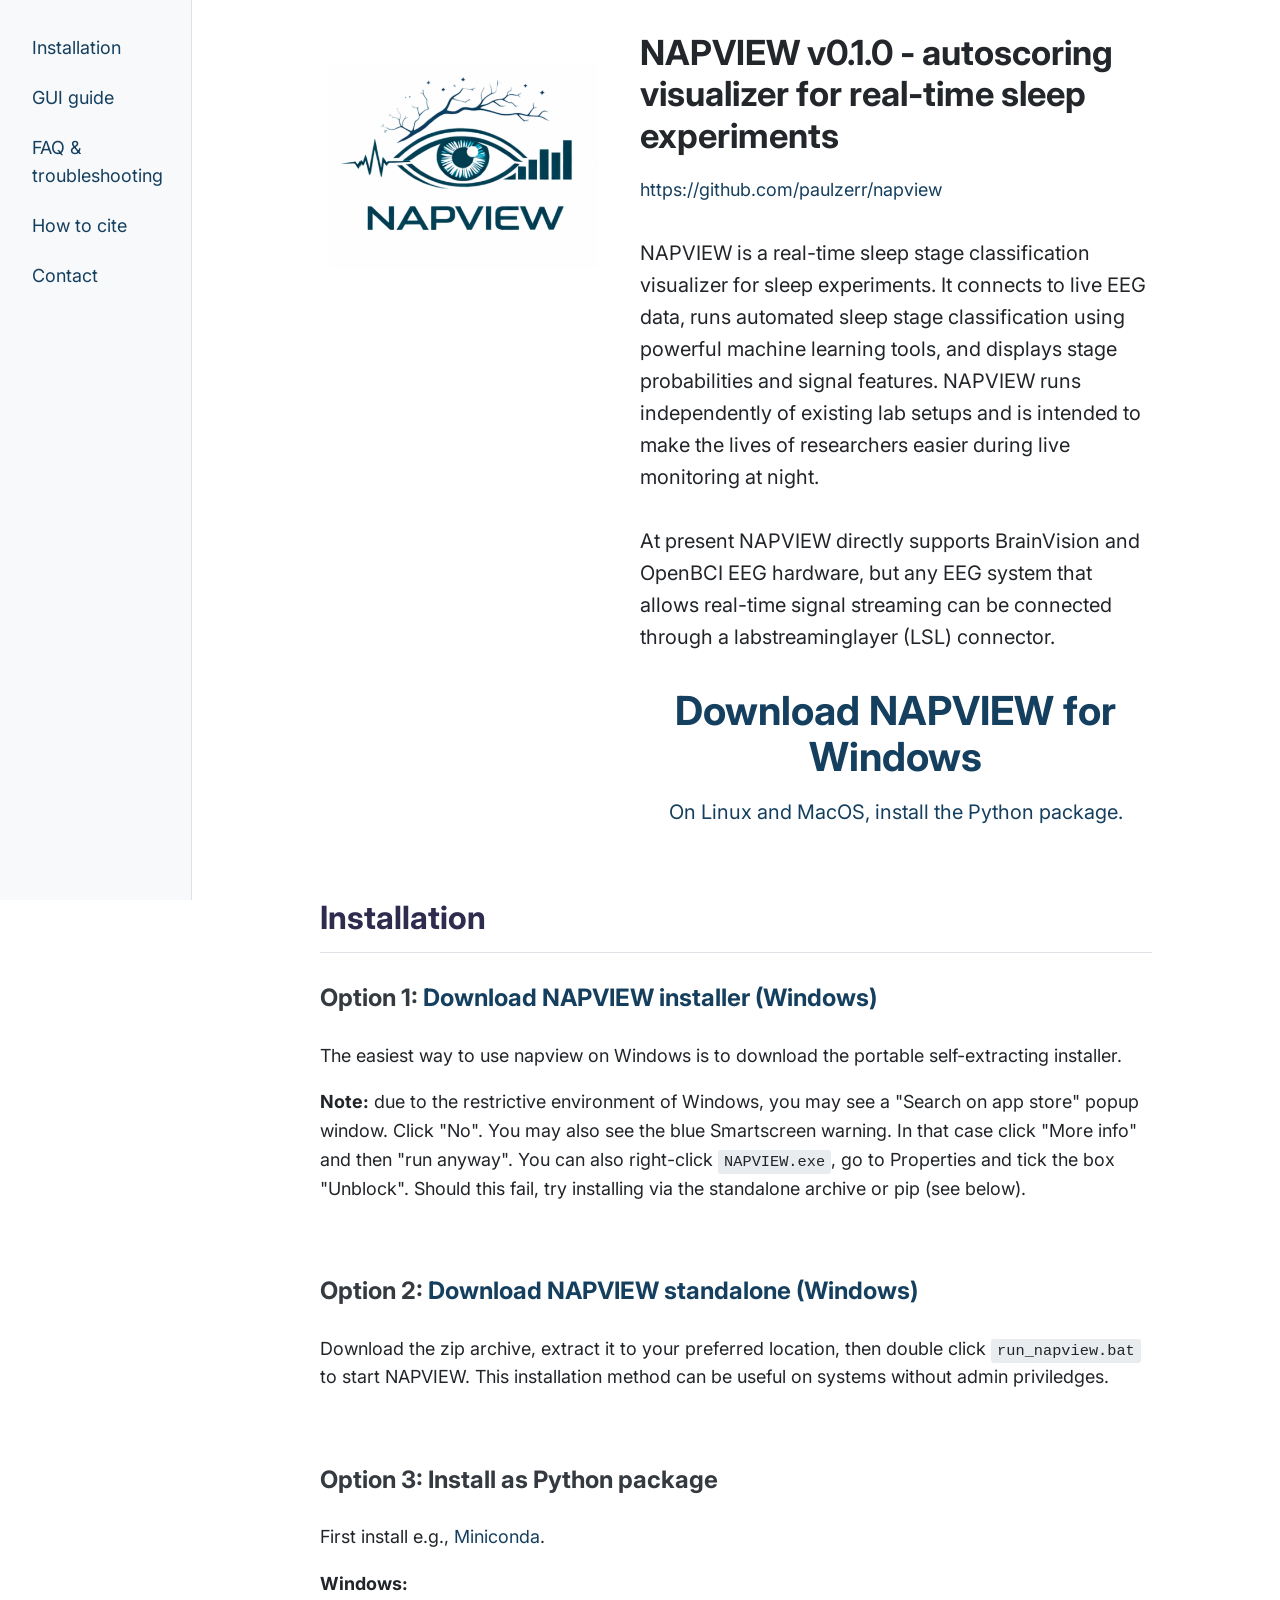
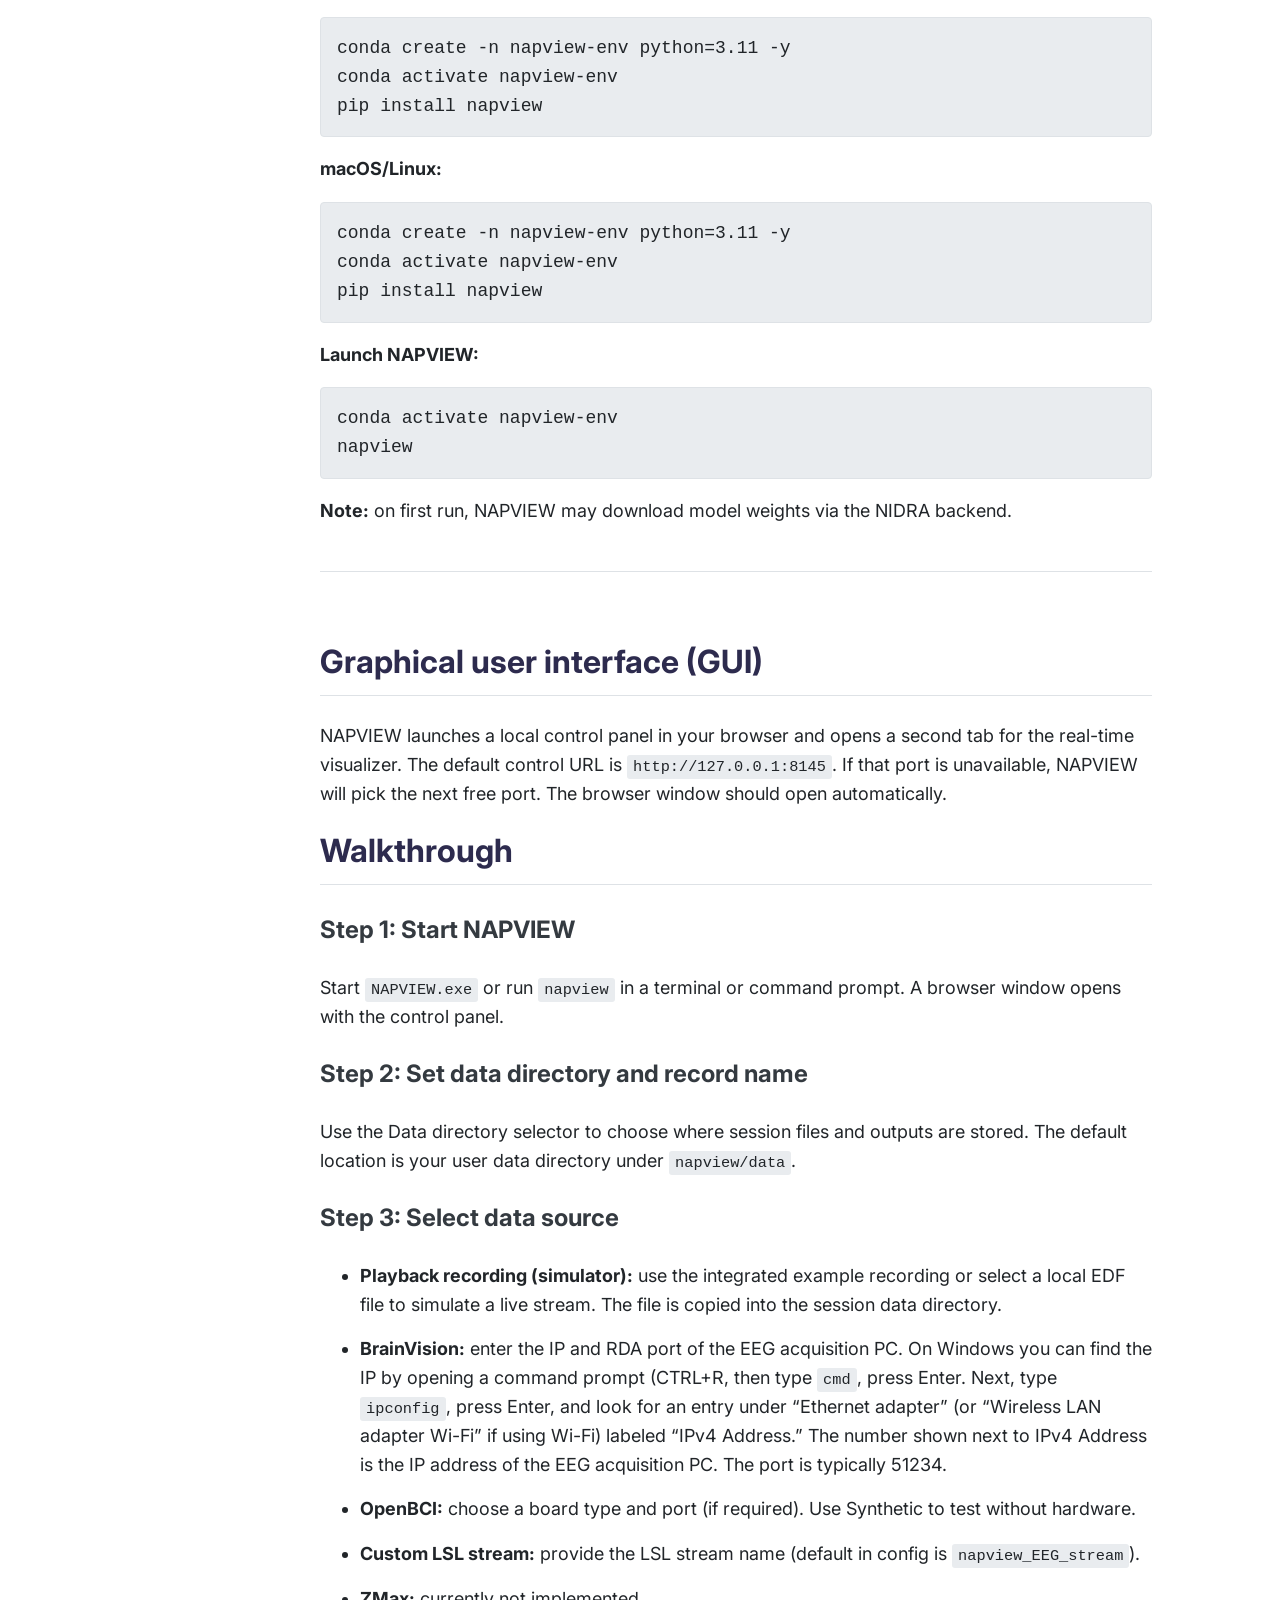
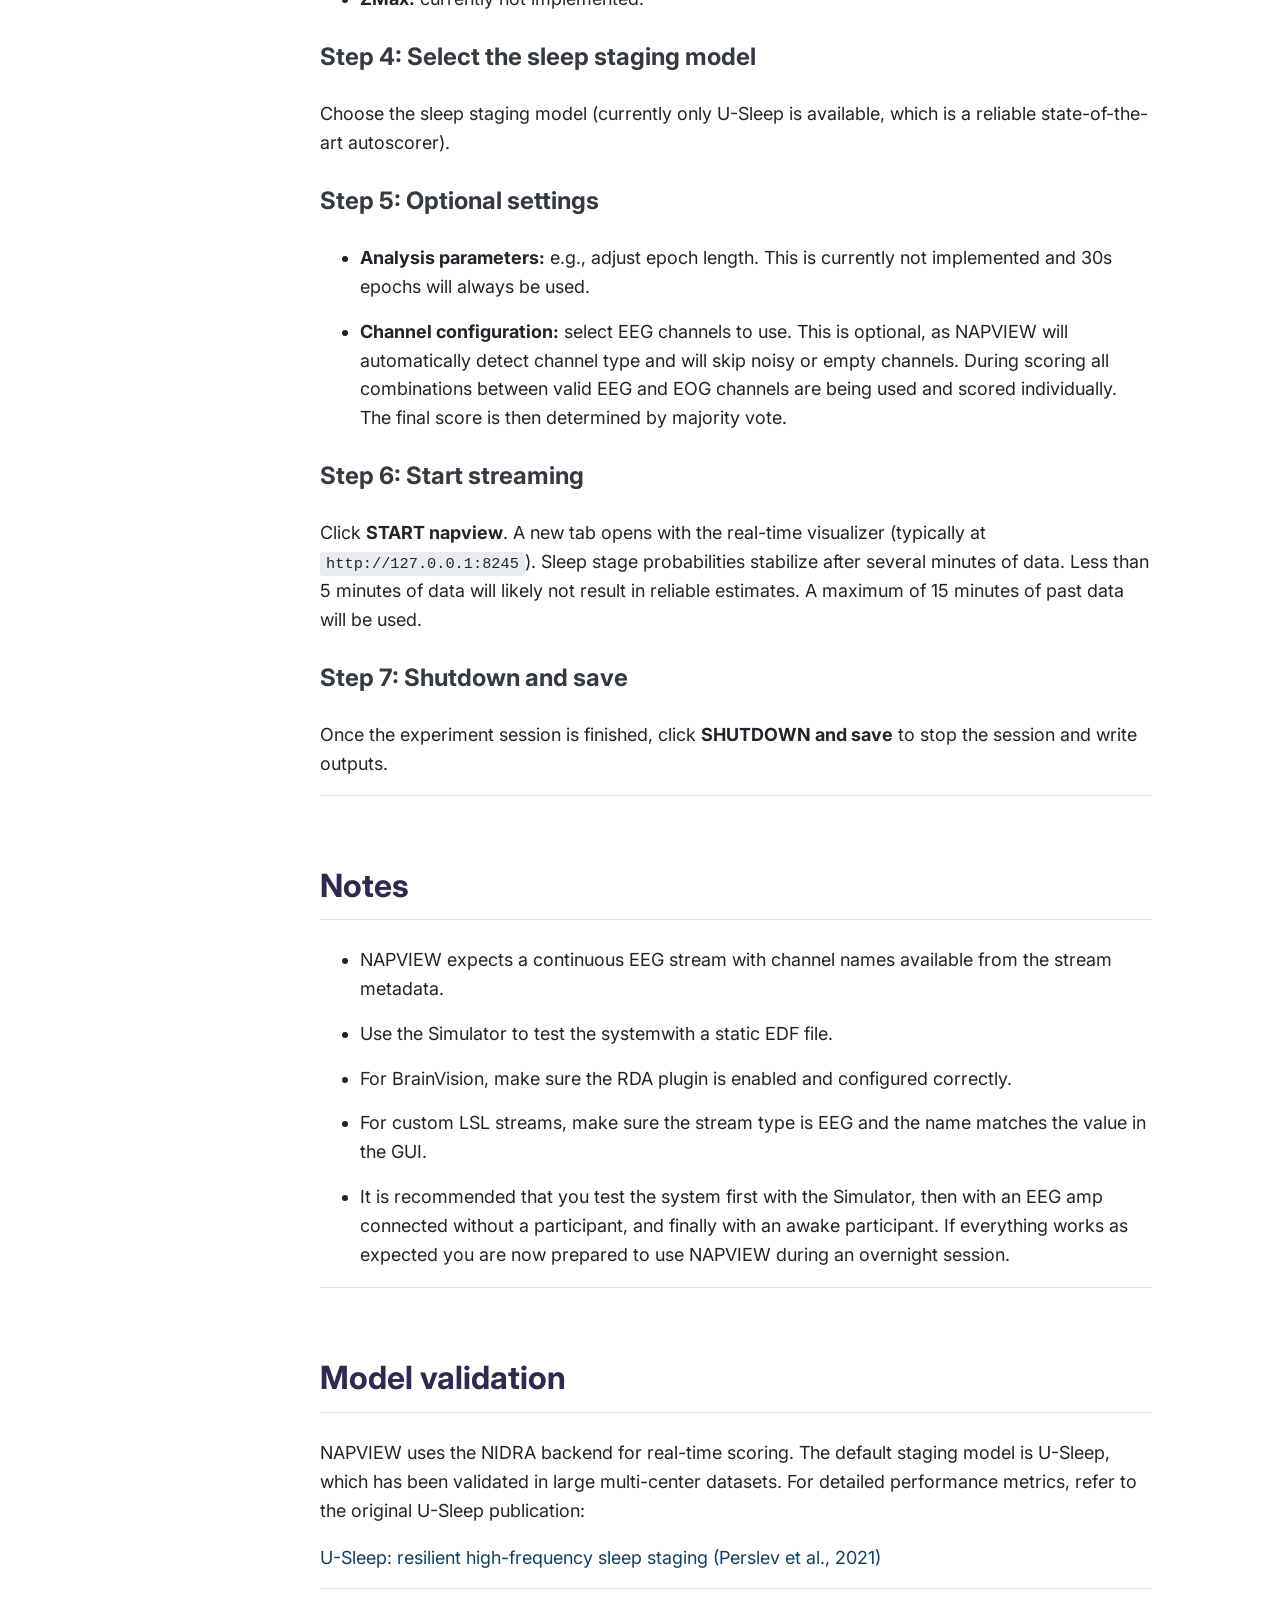
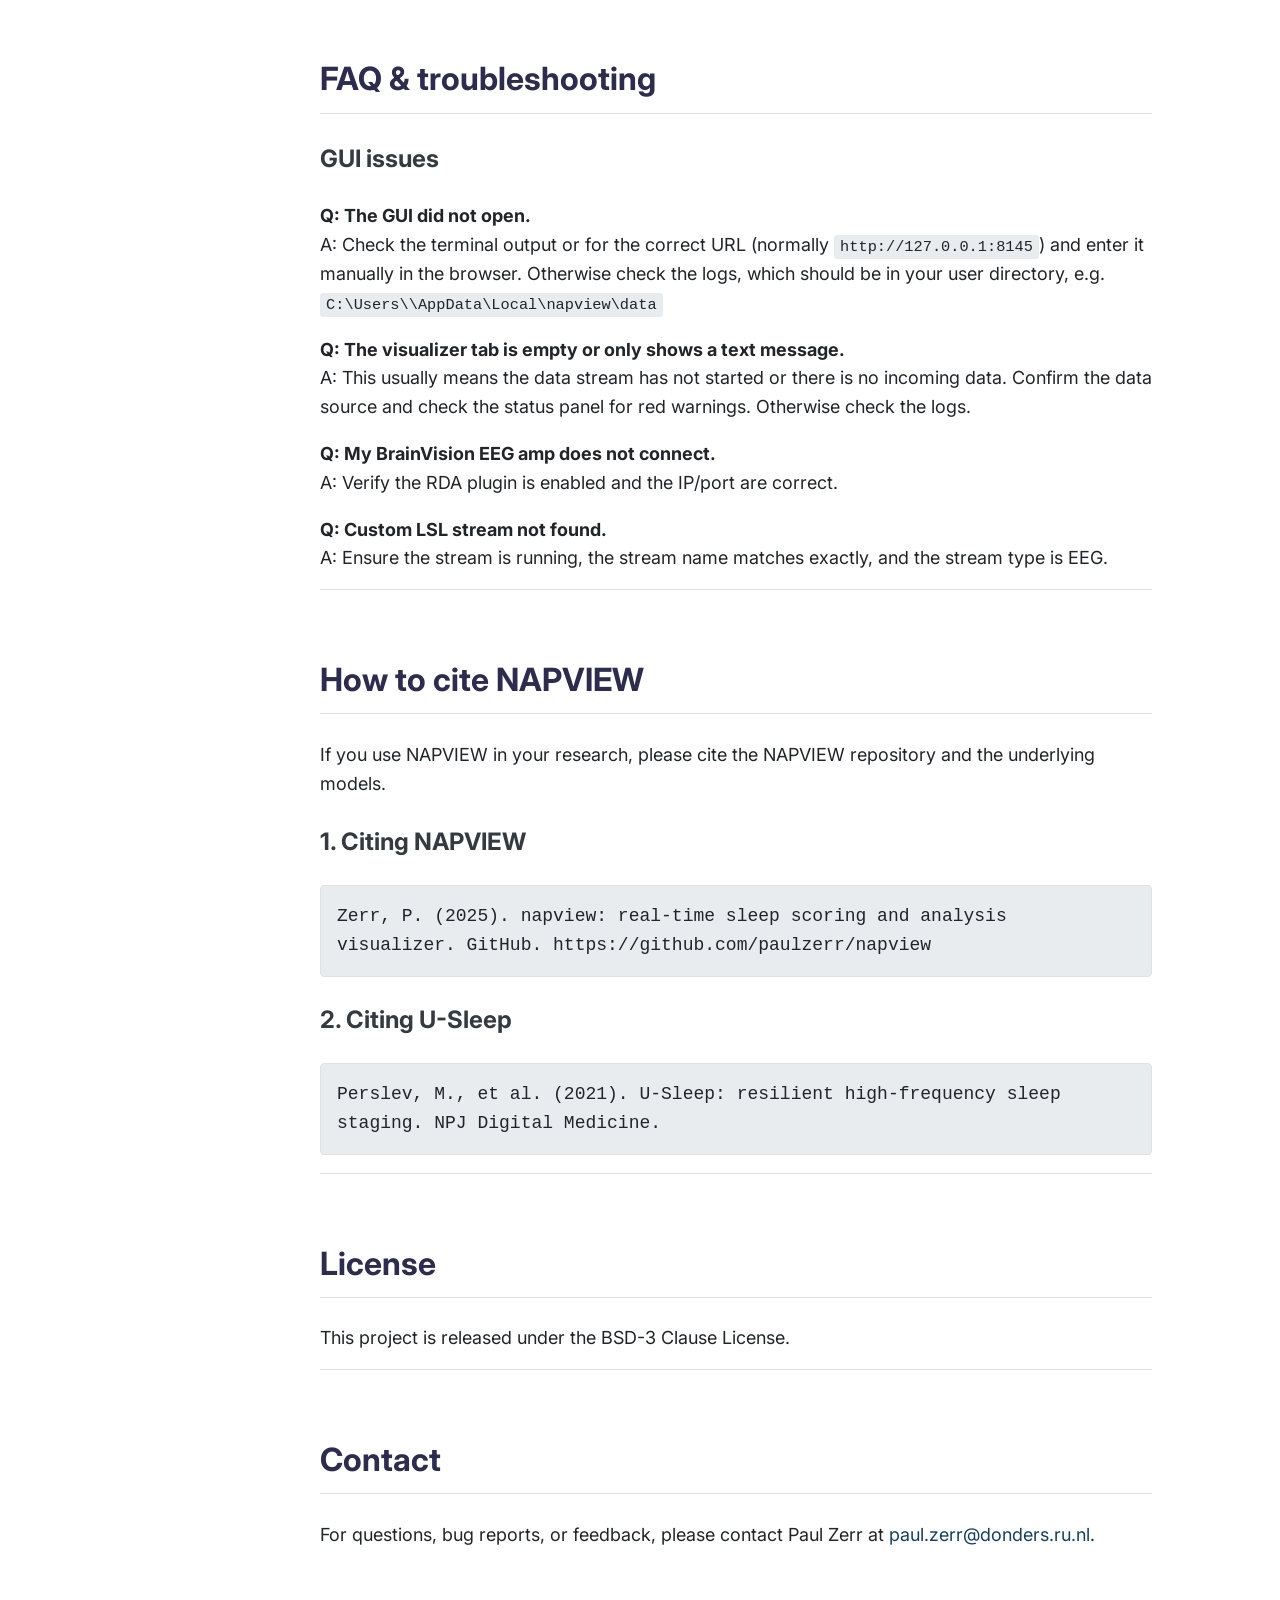
==== index.html @ bec48d1a "changed pathing for deployment" ====
<!DOCTYPE html>
<html lang="en">
<head>
    <meta charset="UTF-8">
    <meta name="viewport" content="width=device-width, initial-scale=1.0">
    <title>NAPVIEW manual</title>
    <link rel="stylesheet" href="style.css">
    <link rel="preconnect" href="https://fonts.googleapis.com">
    <link rel="preconnect" href="https://fonts.gstatic.com" crossorigin>
    <link href="https://fonts.googleapis.com/css2?family=Inter:wght@400;600&display=swap" rel="stylesheet">
</head>
<body>
    <nav class="sidebar">
        <ul>
            <li><a href="#installation">Installation</a></li>
            <li><a href="#gui-walkthrough">GUI guide</a></li>
            <li><a href="#faq">FAQ & troubleshooting</a></li>
            <li><a href="#how-to-cite">How to cite</a></li>
            <li><a href="#contact">Contact</a></li>
        </ul>
    </nav>
    <main class="content">
        <section id="introduction" class="intro-hero">
            <div class="intro-container">
                <div class="intro-logo">
                    <img src="../napview/assets/logo.png" alt="NAPVIEW Logo" class="logo">
                </div>
                <div class="intro-copy">
                    <h1>NAPVIEW v0.1.0 - autoscoring visualizer for real-time sleep experiments</h1>
                    <a href="https://github.com/paulzerr/napview" class="intro-link">https://github.com/paulzerr/napview</a>
                    <p>NAPVIEW is a real-time sleep stage classification visualizer for sleep experiments. It connects to live EEG data, runs automated sleep stage classification using powerful machine learning tools, and displays stage probabilities and signal features. NAPVIEW runs independently of existing lab setups and is intended to make the lives of researchers easier during live monitoring at night.
                        <br><br>At present NAPVIEW directly supports BrainVision and OpenBCI EEG hardware, but any EEG system that allows real-time signal streaming can be connected through a labstreaminglayer (LSL) connector.</p>
                    <p class="download-cta"><strong><a href="https://github.com/paulzerr/napview/releases/latest/download/NAPVIEW_installer.exe">Download NAPVIEW for Windows</a></strong></p>
                    <p class="download-note"><a href="#install-with-pip">On Linux and MacOS, install the Python package.</a></p>
                </div>
            </div>
        </section>

        <section id="installation">
            <h2>Installation</h2>
            <h3>Option 1: <a class="install-download-link" href="https://github.com/paulzerr/napview/releases/latest/download/NAPVIEW_installer.exe">Download NAPVIEW installer (Windows)</a></h3>
            <p>The easiest way to use napview on Windows is to download the portable self-extracting installer.</p>
            <p><strong>Note:</strong> due to the restrictive environment of Windows, you may see a "Search on app store" popup window. Click "No". You may also see the blue Smartscreen warning. In that case click "More info" and then "run anyway". You can also right-click <code>NAPVIEW.exe</code>, go to Properties and tick the box "Unblock". Should this fail, try installing via the standalone archive or pip (see below).</p>
            <br>
            <h3>Option 2: <a class="install-download-link" href="https://github.com/paulzerr/napview/releases/latest/download/NAPVIEW_installer.zip">Download NAPVIEW standalone (Windows)</a></h3>
            <p>Download the zip archive, extract it to your preferred location, then double click <code>run_napview.bat</code> to start NAPVIEW. This installation method can be useful on systems without admin priviledges.</p>
            <br>

            <h3 id="install-with-pip">Option 3: Install as Python package</h3>
            <p>First install e.g., <a href="https://www.anaconda.com/download/success">Miniconda</a>.</p>
            <p><strong>Windows:</strong></p>
            <pre><code>conda create -n napview-env python=3.11 -y
conda activate napview-env
pip install napview</code></pre>
            <p><strong>macOS/Linux:</strong></p>
            <pre><code>conda create -n napview-env python=3.11 -y
conda activate napview-env
pip install napview</code></pre>
            <p><strong>Launch NAPVIEW:</strong></p>
            <pre><code>conda activate napview-env<br>napview</code></pre>
            <p><strong>Note:</strong> on first run, NAPVIEW may download model weights via the NIDRA backend.</p>
            <br>

        </section>

        <section id="gui-walkthrough">
            <h2>Graphical user interface (GUI)</h2>
            <p>NAPVIEW launches a local control panel in your browser and opens a second tab for the real-time visualizer. The default control URL is <code>http://127.0.0.1:8145</code>. If that port is unavailable, NAPVIEW will pick the next free port. The browser window should open automatically.</p>

            <h2>Walkthrough</h2>
            <h3>Step 1: Start NAPVIEW</h3>
            <p>Start <code>NAPVIEW.exe</code> or run <code>napview</code> in a terminal or command prompt. A browser window opens with the control panel.</p>

            <h3>Step 2: Set data directory and record name</h3>
            <p>Use the Data directory selector to choose where session files and outputs are stored. The default location is your user data directory under <code>napview/data</code>.</p>

            <h3>Step 3: Select data source</h3>
            <ul>
                <li><strong>Playback recording (simulator):</strong> use the integrated example recording or select a local EDF file to simulate a live stream. The file is copied into the session data directory.</li>
                <li><strong>BrainVision:</strong> enter the IP and RDA port of the EEG acquisition PC. On Windows you can find the IP by opening a command prompt (CTRL+R, then type <code>cmd</code>, press Enter. Next, type <code>ipconfig</code>, press Enter, and look for an entry under “Ethernet adapter” (or “Wireless LAN adapter Wi-Fi” if using Wi-Fi) labeled “IPv4 Address.” The number shown next to IPv4 Address is the IP address of the EEG acquisition PC. The port is typically 51234.</li>
                <li><strong>OpenBCI:</strong> choose a board type and port (if required). Use Synthetic to test without hardware.</li>
                <li><strong>Custom LSL stream:</strong> provide the LSL stream name (default in config is <code>napview_EEG_stream</code>).</li>
                <li><strong>ZMax:</strong> currently not implemented.</li>
            </ul>

            <h3>Step 4: Select the sleep staging model</h3>
            <p>Choose the sleep staging model (currently only U-Sleep is available, which is a reliable state-of-the-art autoscorer).</p>

            <h3>Step 5: Optional settings</h3>
            <ul>
                <li><strong>Analysis parameters:</strong> e.g., adjust epoch length. This is currently not implemented and 30s epochs will always be used.</li>
                <li><strong>Channel configuration:</strong> select EEG channels to use. This is optional, as NAPVIEW will automatically detect channel type and will skip noisy or empty channels. During scoring all combinations between valid EEG and EOG channels are being used and scored individually. The final score is then determined by majority vote.</li>
            </ul>

            <h3>Step 6: Start streaming</h3>
            <p>Click <strong>START napview</strong>. A new tab opens with the real-time visualizer (typically at <code>http://127.0.0.1:8245</code>). Sleep stage probabilities stabilize after several minutes of data. Less than 5 minutes of data will likely not result in reliable estimates. A maximum of 15 minutes of past data will be used.</p>

            <h3>Step 7: Shutdown and save</h3>
            <p>Once the experiment session is finished, click <strong>SHUTDOWN and save</strong> to stop the session and write outputs.</p>
        </section>

        <section id="preparing-data">
            <h2>Notes</h2>
            <ul>
                <li>NAPVIEW expects a continuous EEG stream with channel names available from the stream metadata.</li>
                <li>Use the Simulator to test the systemwith a static EDF file.</li>
                <li>For BrainVision, make sure the RDA plugin is enabled and configured correctly.</li>
                <li>For custom LSL streams, make sure the stream type is EEG and the name matches the value in the GUI.</li>
                <li>It is recommended that you test the system first with the Simulator, then with an EEG amp connected without a participant, and finally with an awake participant. If everything works as expected you are now prepared to use NAPVIEW during an overnight session.</li>

            </ul>
        </section>

        <section id="model-performance">
            <h2>Model validation</h2>
            <p>NAPVIEW uses the NIDRA backend for real-time scoring. The default staging model is U-Sleep, which has been validated in large multi-center datasets. For detailed performance metrics, refer to the original U-Sleep publication:</p>
            <p><a href="https://www.nature.com/articles/s41746-021-00440-5">U-Sleep: resilient high-frequency sleep staging (Perslev et al., 2021)</a></p>
        </section>


        <section id="faq">
            <h2>FAQ & troubleshooting</h2>
            <h3>GUI issues</h3>
            <p><strong>Q: The GUI did not open.</strong><br>
            A: Check the terminal output or for the correct URL (normally <code>http://127.0.0.1:8145</code>) and enter it manually in the browser. Otherwise check the logs, which should be in your user directory, e.g. <code>C:\Users\<your-username>\AppData\Local\napview\data</code> </p>
            <p><strong>Q: The visualizer tab is empty or only shows a text message.</strong><br>
            A: This usually means the data stream has not started or there is no incoming data. Confirm the data source and check the status panel for red warnings. Otherwise check the logs.</p>

            <p><strong>Q: My BrainVision EEG amp does not connect.</strong><br>
            A: Verify the RDA plugin is enabled and the IP/port are correct.</p>
            <p><strong>Q: Custom LSL stream not found.</strong><br>
            A: Ensure the stream is running, the stream name matches exactly, and the stream type is EEG.</p>

        </section>

        <section id="how-to-cite">
            <h2>How to cite NAPVIEW</h2>
            <p>If you use NAPVIEW in your research, please cite the NAPVIEW repository and the underlying models.</p>
            <h3>1. Citing NAPVIEW</h3>
            <pre>
Zerr, P. (2025). napview: real-time sleep scoring and analysis visualizer. GitHub. https://github.com/paulzerr/napview
</pre>
            <h3>2. Citing U-Sleep</h3>
            <pre>
Perslev, M., et al. (2021). U-Sleep: resilient high-frequency sleep staging. NPJ Digital Medicine.
</pre>
        </section>

        <section id="license">
            <h2>License</h2>
            <p>This project is released under the BSD-3 Clause License.</p>
        </section>

        <section id="contact">
            <h2>Contact</h2>
            <p>For questions, bug reports, or feedback, please contact Paul Zerr at <a href="mailto:paul.zerr@donders.ru.nl">paul.zerr@donders.ru.nl</a>.</p>
        </section>
    </main>
</body>
</html>
---- style.css ----
:root { --link-dark: #153f5e; }
html { scroll-behavior: smooth; }
body {
  font-family: 'Inter', -apple-system, BlinkMacSystemFont, "Segoe UI", Roboto, "Helvetica Neue", Arial, sans-serif;
  line-height: 1.6; color: #212529; background: #FFFFFF; margin: 0; font-size: 18px;
}
.sidebar {
  width: 15%; position: fixed; top: 0; left: 0; height: 100%;
  background: #F8F9FA; border-right: 1px solid #DEE2E6; padding: 2rem; box-sizing: border-box; overflow-y: auto;
}
.sidebar ul { list-style: none; padding: 0; margin: 0; }
.sidebar li { margin-bottom: 1em; } .sidebar li:last-child { margin-bottom: 0; }
.sidebar a { display: block; padding: 0.1rem 0; color: var(--link-dark); text-decoration: none; }
.sidebar a:hover { color: var(--link-dark); text-decoration: underline; }
.content { margin-left: 15%; padding: 2rem 8rem; }
section { padding-top: 2rem; margin-bottom: 2rem; border-bottom: 1px solid #DEE2E6; }
section:last-child { border-bottom: none; }
.intro-hero { padding-top: 0; border-bottom: none; }
.intro-container { display: grid; grid-template-columns: minmax(260px, 36%) 1fr; gap: 1.25rem; align-items: start; }
.intro-logo { max-width: 520px; }
.logo { display: block; width: 100%; margin: 0; mix-blend-mode: multiply; }
.intro-copy { max-width: 65rem; }
.intro-copy h1 { font-size: clamp(2.1rem, 2.7vw, 3.2rem); line-height: 1.2; margin: 0 0 1rem; color: #23272B; }
.intro-copy p:not(.download-cta) { font-size: 1.25rem; margin-bottom: 0; }
.download-cta { font-size: 40px; line-height: 1.15; margin-top: 2.2rem; text-align: center; }
.download-cta a { color: var(--link-dark); }
.download-note { font-size: 0.95rem; color: #4b5563; text-align: center; margin-top: 0.3rem; }
#introduction h2 { text-align: left; border-bottom: none; margin-bottom: 0; padding-bottom: 0.25rem; }
h2 { font-size: 2rem; margin-top: 0; padding-bottom: 0.5rem; border-bottom: 1px solid #DEE2E6; color: #2d2b4e; }
h3 { font-size: 1.5rem; color: #343A40; }
p, .content li { margin-bottom: 1rem; }
a { color: var(--link-dark); text-decoration: none; }
a:hover { color: var(--link-dark); text-decoration: underline; }
.install-download-link { font-size: inherit; font-weight: 700; color: var(--link-dark); }
code {
  background: #E9ECEF; padding: 0.2em 0.4em; font-size: 85%; border-radius: 3px;
  font-family: SFMono-Regular, Menlo, Monaco, Consolas, "Liberation Mono", "Courier New", monospace;
}
pre { background: #E9ECEF; border: 1px solid #DEE2E6; border-radius: 4px; padding: 1rem; white-space: pre-wrap; word-wrap: break-word; }
pre code { background: transparent; padding: 0; font-size: 100%; }
@media (max-width: 768px) {
  .sidebar { display: none; }
  .content { margin-left: 0; padding: 2rem 1.5rem; }
  .intro-container { grid-template-columns: 1fr; gap: 2rem; }
  .intro-logo { max-width: 340px; margin: 0 auto; }
}

table.minimal { border-collapse: collapse; width: 100%; }
table.minimal th, table.minimal td { padding: 0.75rem 0.5rem; }
table.minimal thead th { text-align: left; border-bottom: 2px solid #DEE2E6; padding-bottom: 1rem; }
table.minimal tbody tr:nth-child(odd) { background-color: #f8f9fa; }
table.minimal tbody tr:nth-child(even) { background-color: #ffffff; }
.intro-link { display: inline-block; margin: 0.25rem 0 0.75rem; }
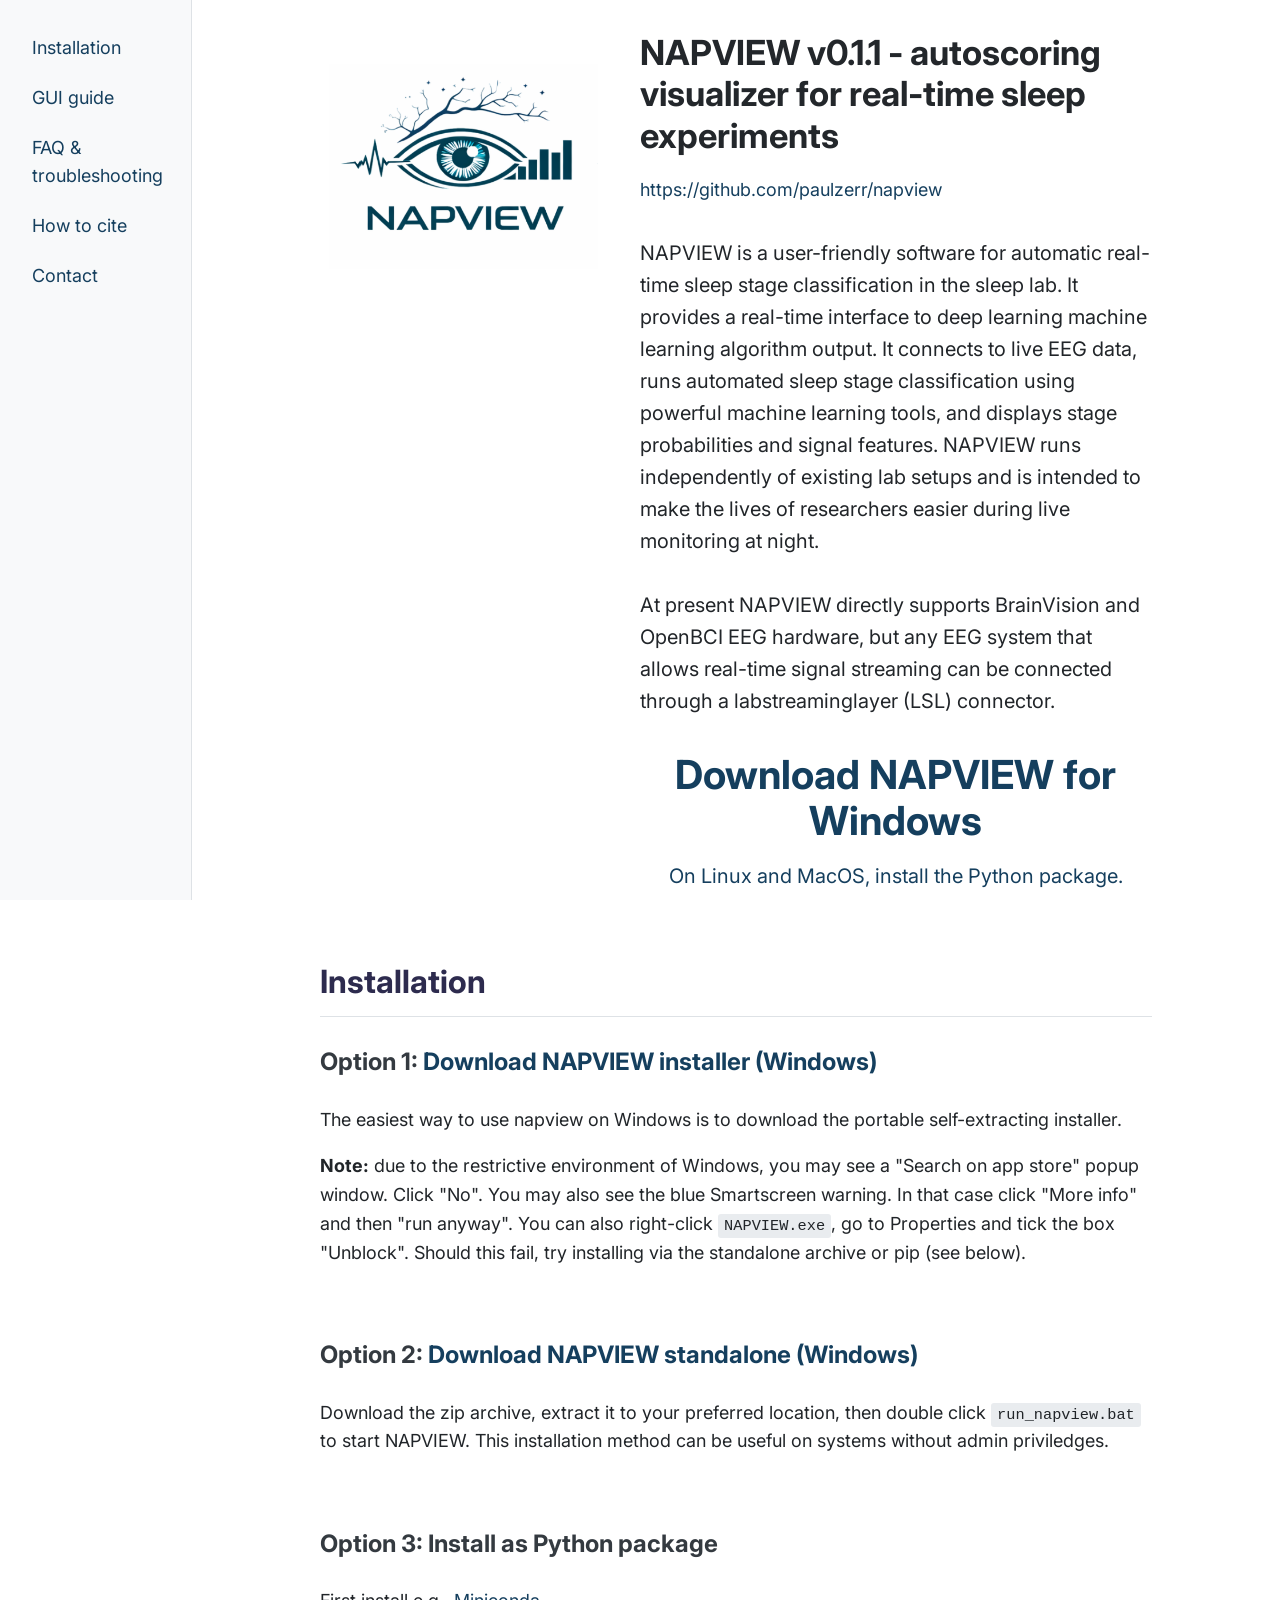
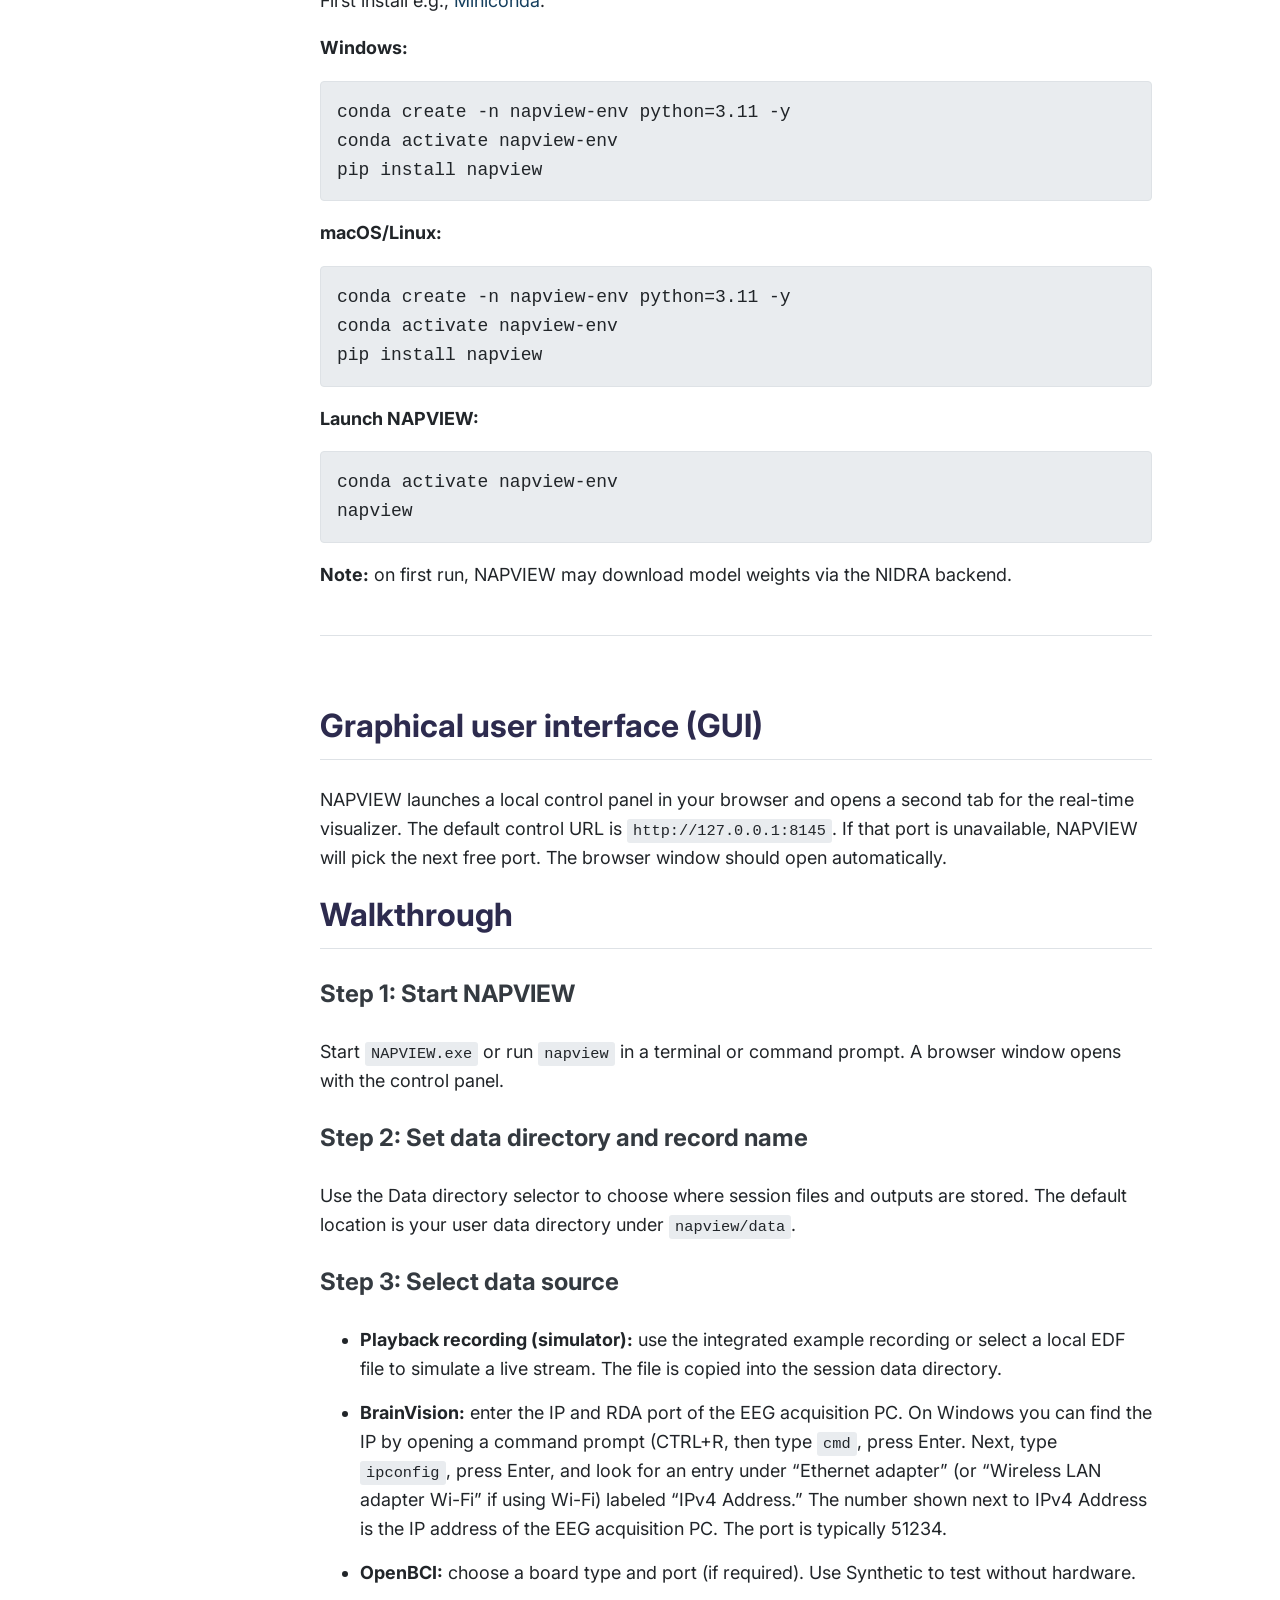
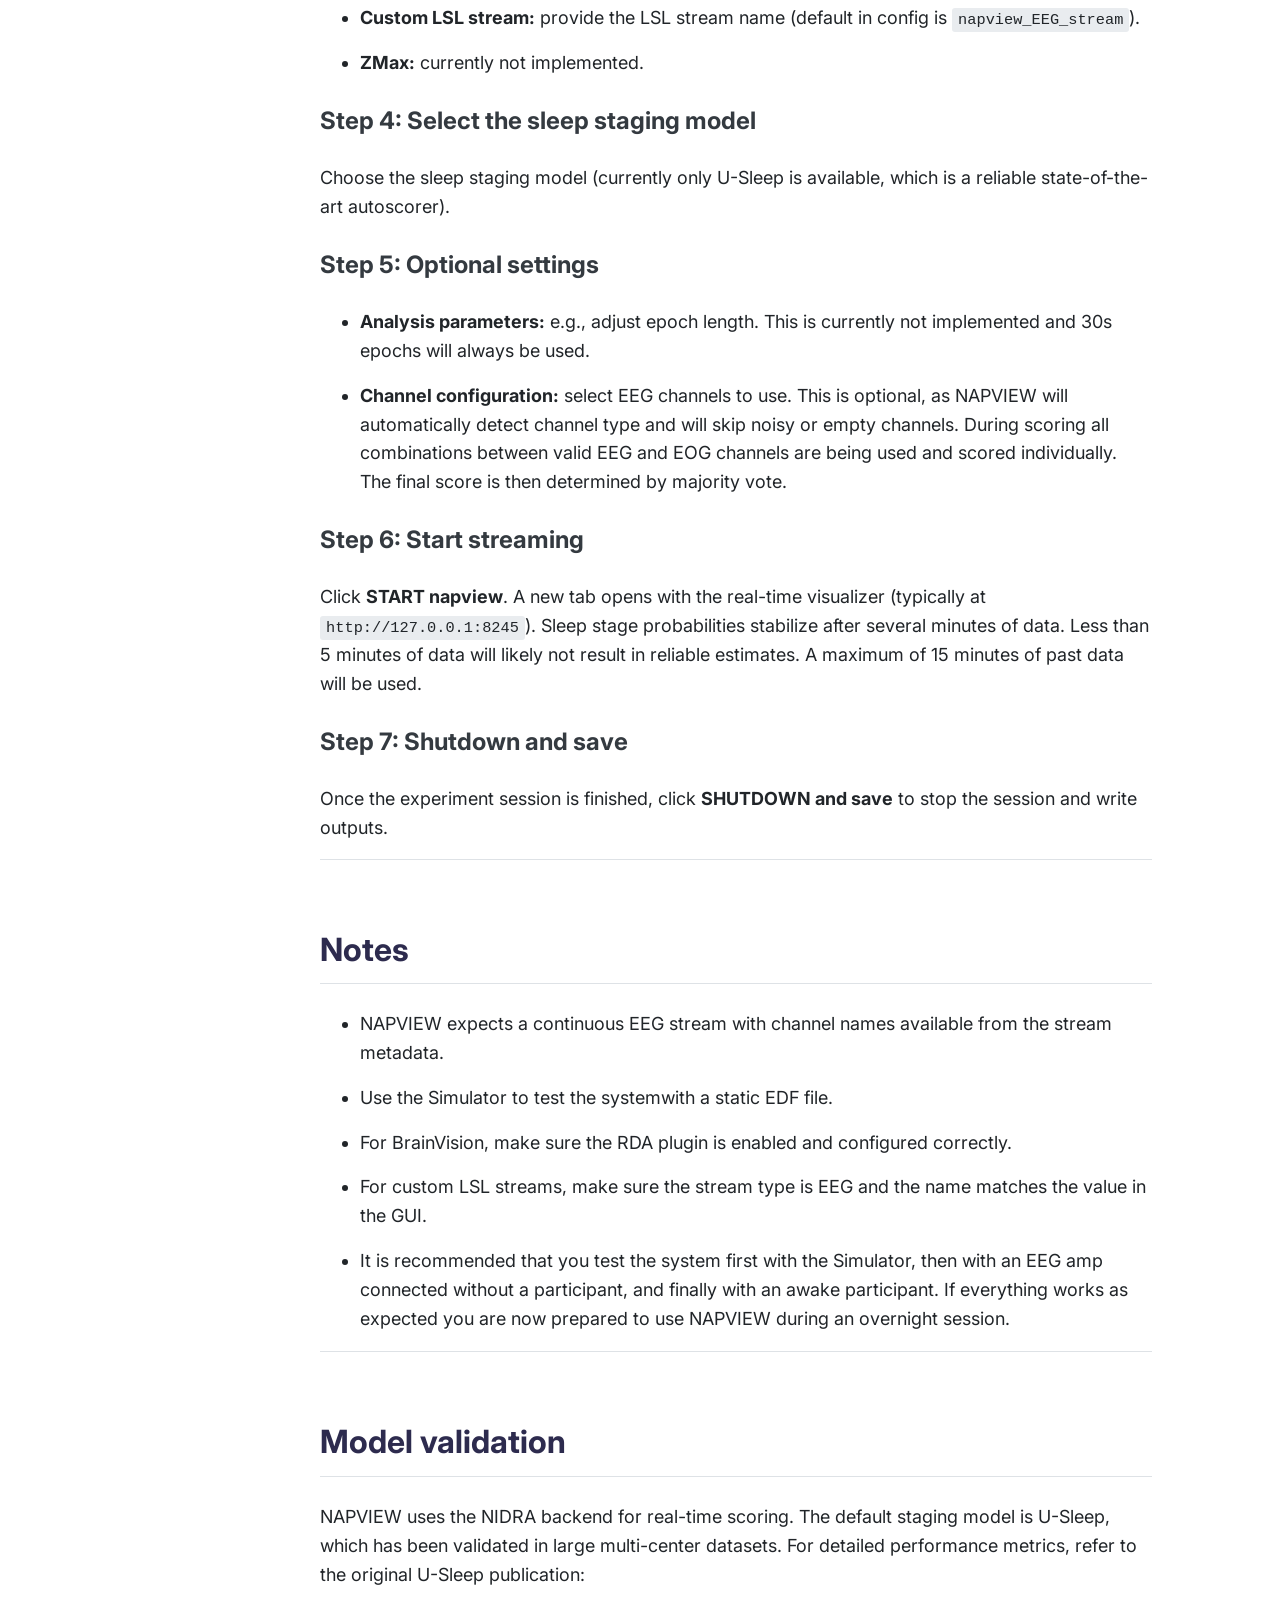
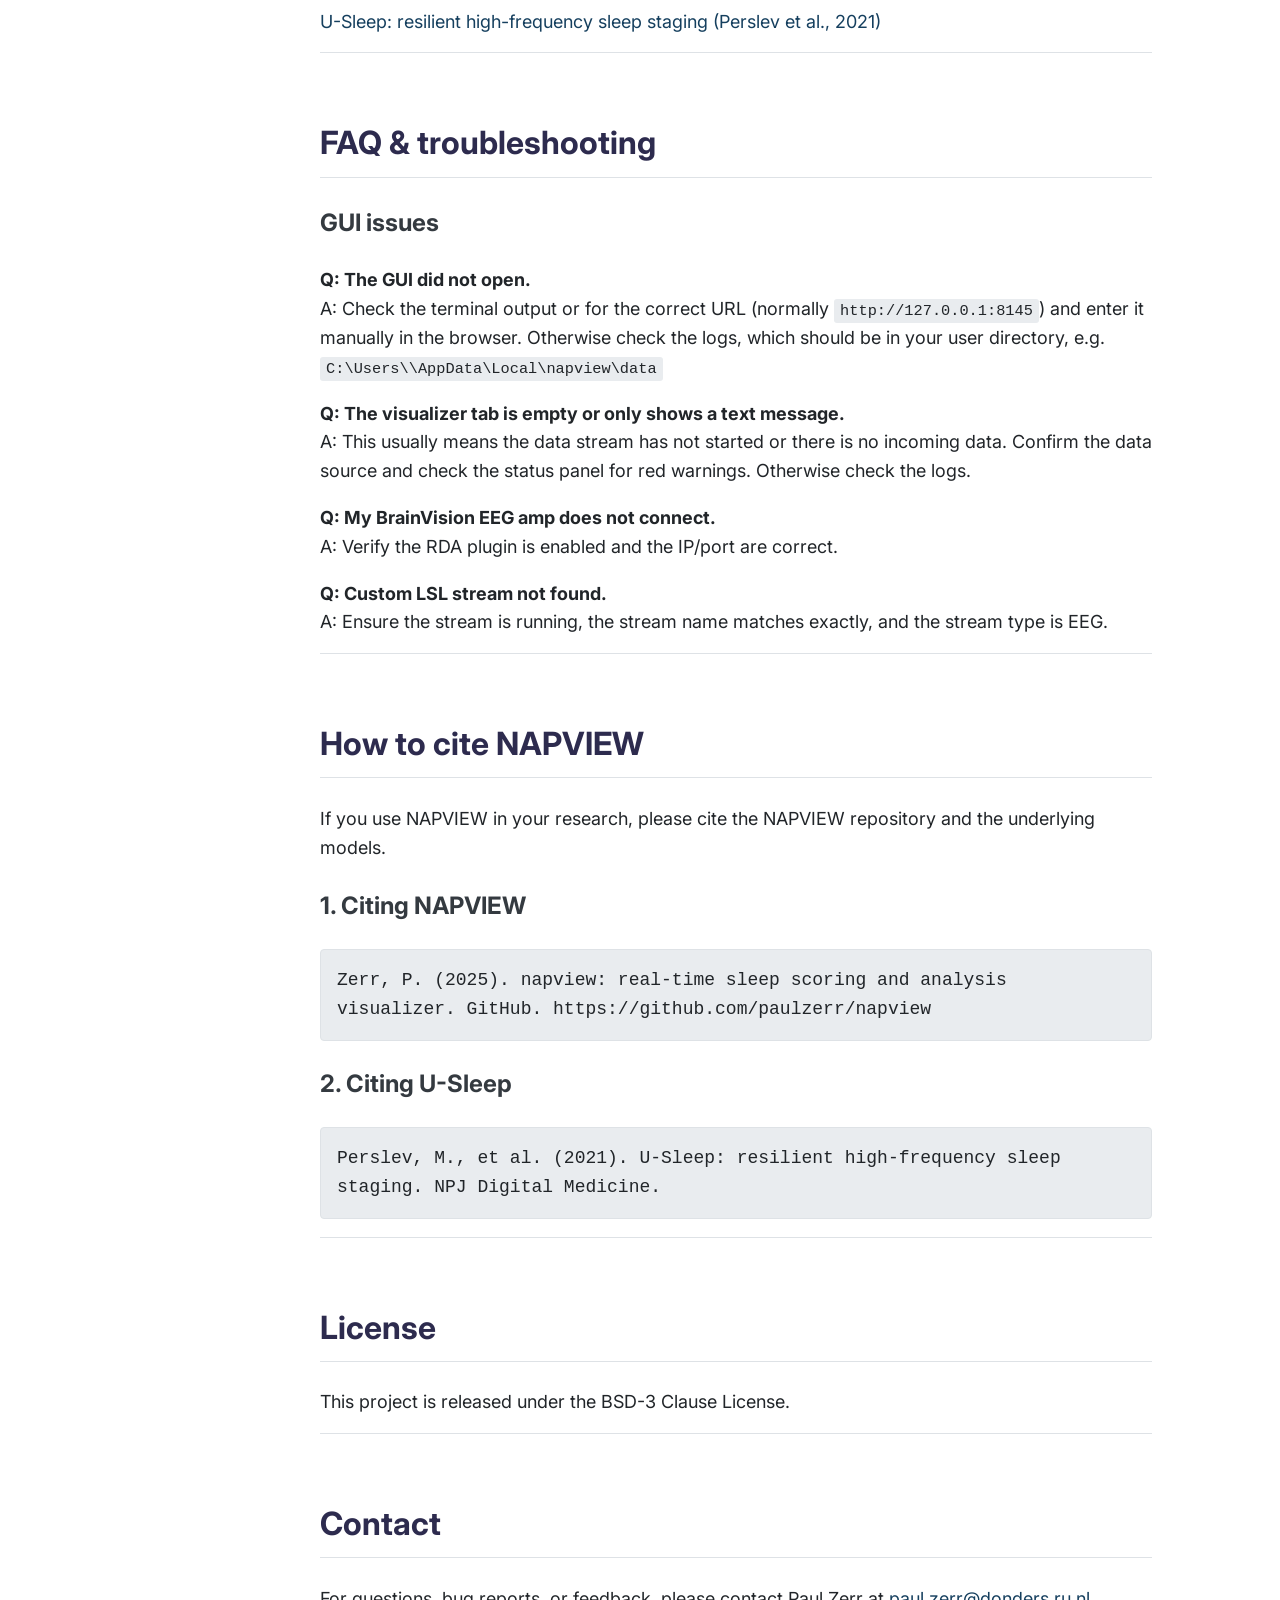
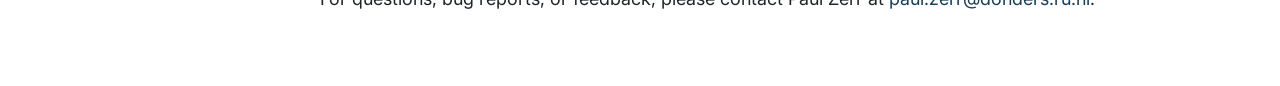
==== commit 4d3ffdf8: "fixed links" ====
--- a/index.html
+++ b/index.html
@@ -23,12 +23,12 @@
         <section id="introduction" class="intro-hero">
             <div class="intro-container">
                 <div class="intro-logo">
-                    <img src="../napview/assets/logo.png" alt="NAPVIEW Logo" class="logo">
+                    <img src="logo.png" alt="NAPVIEW Logo" class="logo">
                 </div>
                 <div class="intro-copy">
-                    <h1>NAPVIEW v0.1.0 - autoscoring visualizer for real-time sleep experiments</h1>
+                    <h1>NAPVIEW v0.1.1 - autoscoring visualizer for real-time sleep experiments</h1>
                     <a href="https://github.com/paulzerr/napview" class="intro-link">https://github.com/paulzerr/napview</a>
-                    <p>NAPVIEW is a real-time sleep stage classification visualizer for sleep experiments. It connects to live EEG data, runs automated sleep stage classification using powerful machine learning tools, and displays stage probabilities and signal features. NAPVIEW runs independently of existing lab setups and is intended to make the lives of researchers easier during live monitoring at night.
+                    <p>NAPVIEW is a user-friendly software for automatic real-time sleep stage classification in the sleep lab. It provides a real-time interface to deep learning machine learning algorithm output. It connects to live EEG data, runs automated sleep stage classification using powerful machine learning tools, and displays stage probabilities and signal features. NAPVIEW runs independently of existing lab setups and is intended to make the lives of researchers easier during live monitoring at night.
                         <br><br>At present NAPVIEW directly supports BrainVision and OpenBCI EEG hardware, but any EEG system that allows real-time signal streaming can be connected through a labstreaminglayer (LSL) connector.</p>
                     <p class="download-cta"><strong><a href="https://github.com/paulzerr/napview/releases/latest/download/NAPVIEW_installer.exe">Download NAPVIEW for Windows</a></strong></p>
                     <p class="download-note"><a href="#install-with-pip">On Linux and MacOS, install the Python package.</a></p>
@@ -42,7 +42,7 @@
             <p>The easiest way to use napview on Windows is to download the portable self-extracting installer.</p>
             <p><strong>Note:</strong> due to the restrictive environment of Windows, you may see a "Search on app store" popup window. Click "No". You may also see the blue Smartscreen warning. In that case click "More info" and then "run anyway". You can also right-click <code>NAPVIEW.exe</code>, go to Properties and tick the box "Unblock". Should this fail, try installing via the standalone archive or pip (see below).</p>
             <br>
-            <h3>Option 2: <a class="install-download-link" href="https://github.com/paulzerr/napview/releases/latest/download/NAPVIEW_installer.zip">Download NAPVIEW standalone (Windows)</a></h3>
+            <h3>Option 2: <a class="install-download-link" href="https://github.com/paulzerr/napview/releases/latest/download/NAPVIEW_standalone.zip">Download NAPVIEW standalone (Windows)</a></h3>
             <p>Download the zip archive, extract it to your preferred location, then double click <code>run_napview.bat</code> to start NAPVIEW. This installation method can be useful on systems without admin priviledges.</p>
             <br>
 
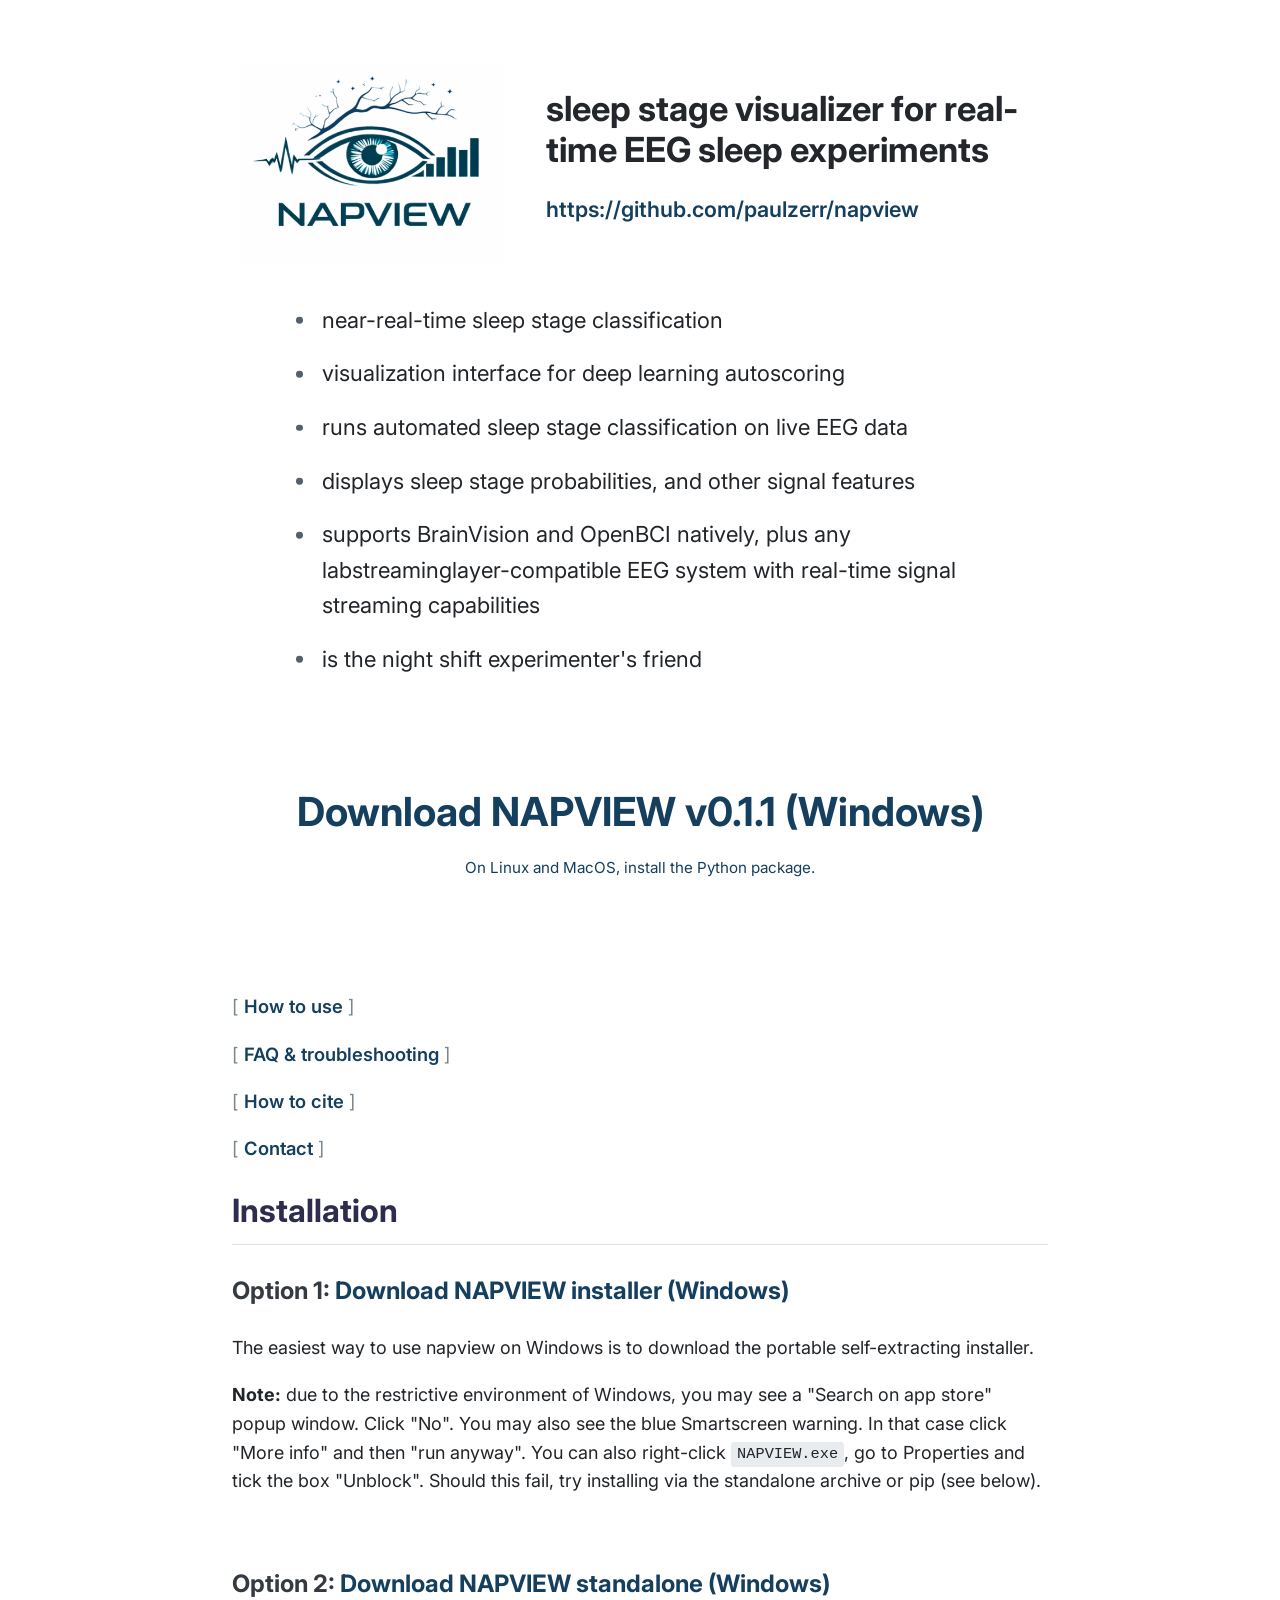
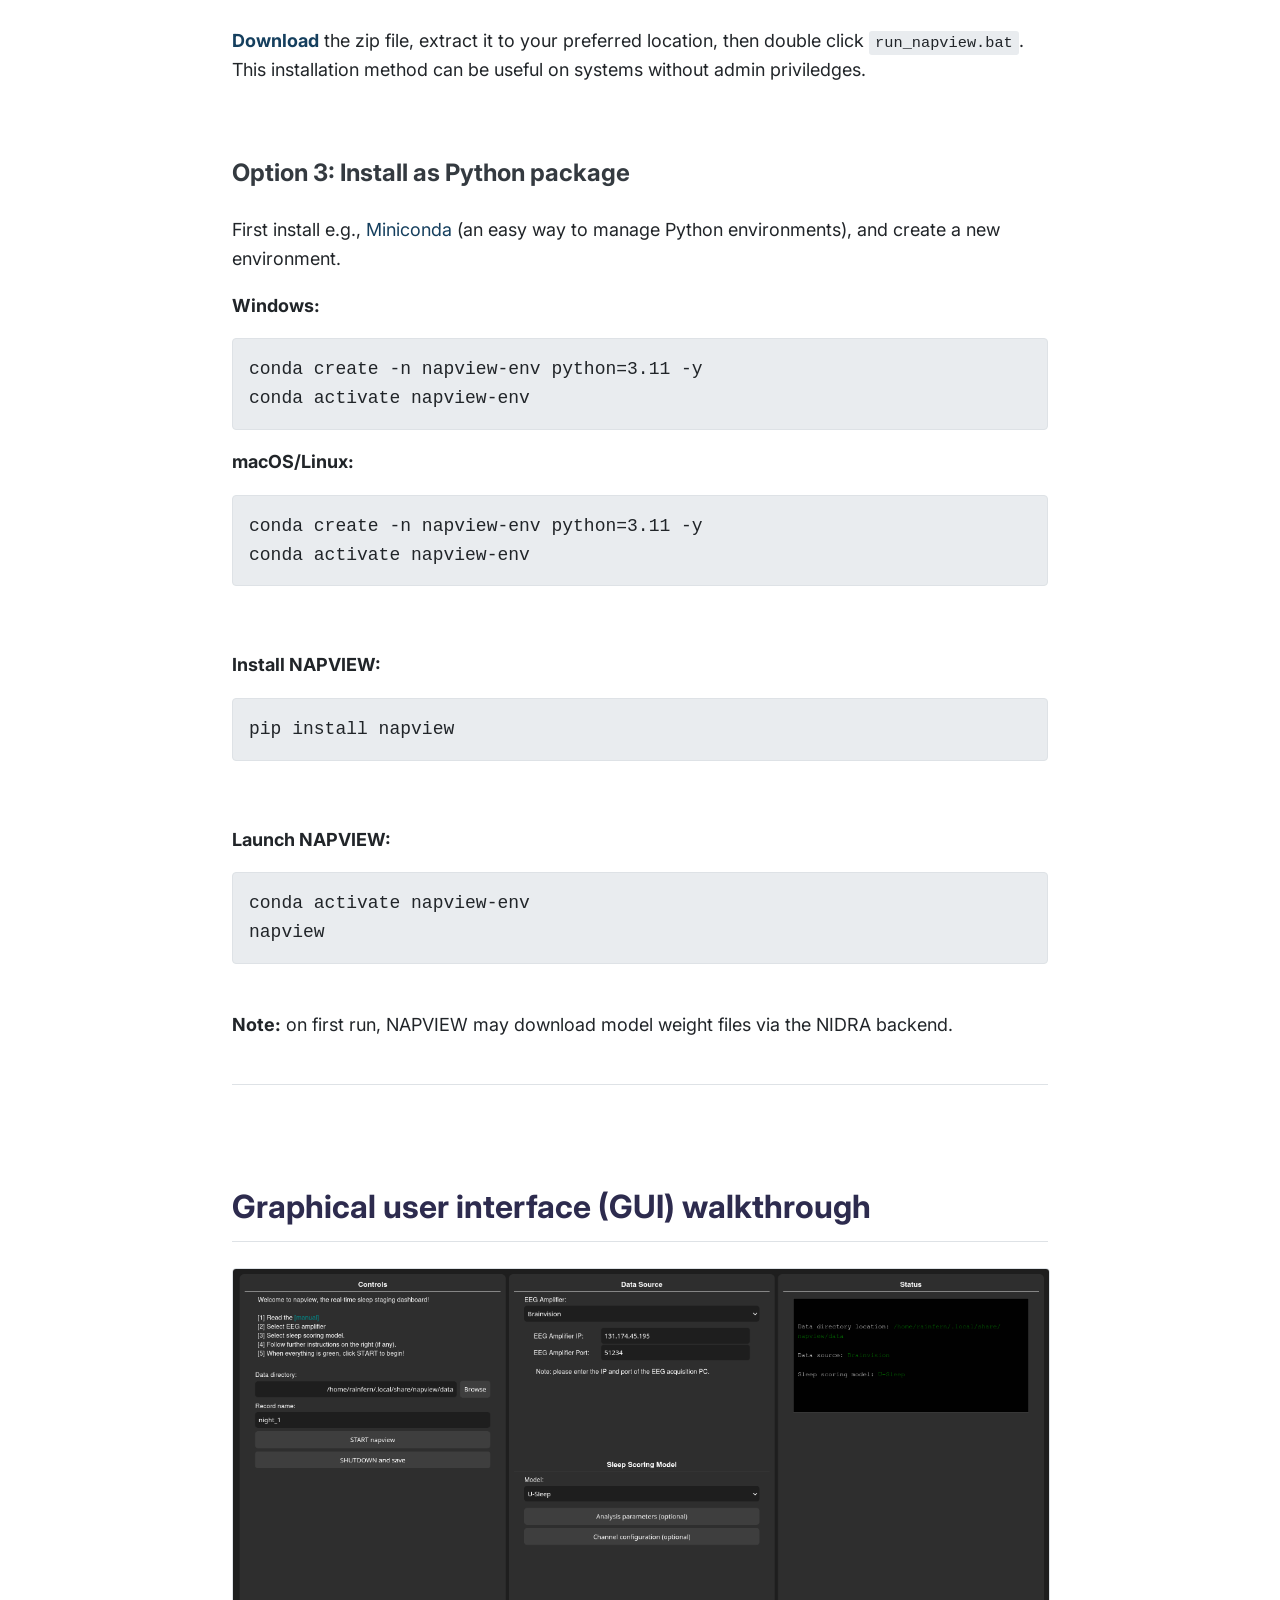
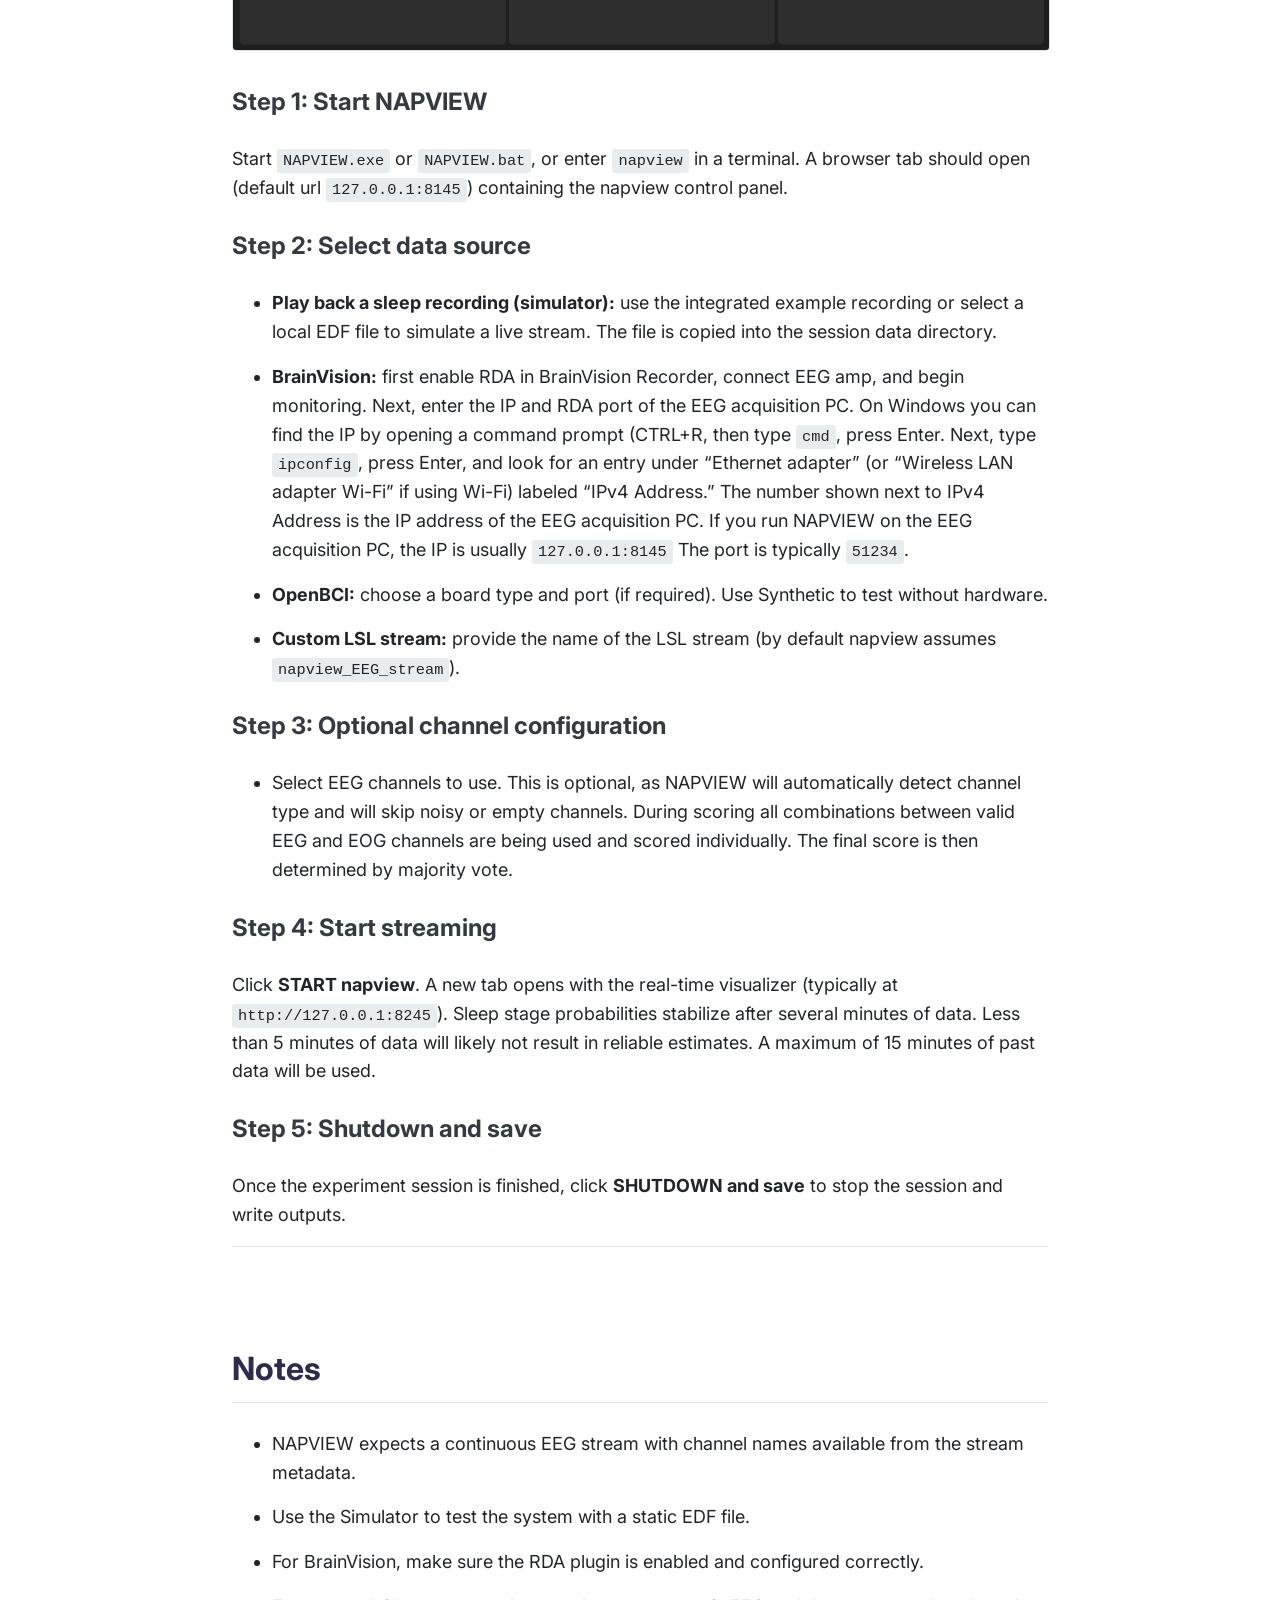
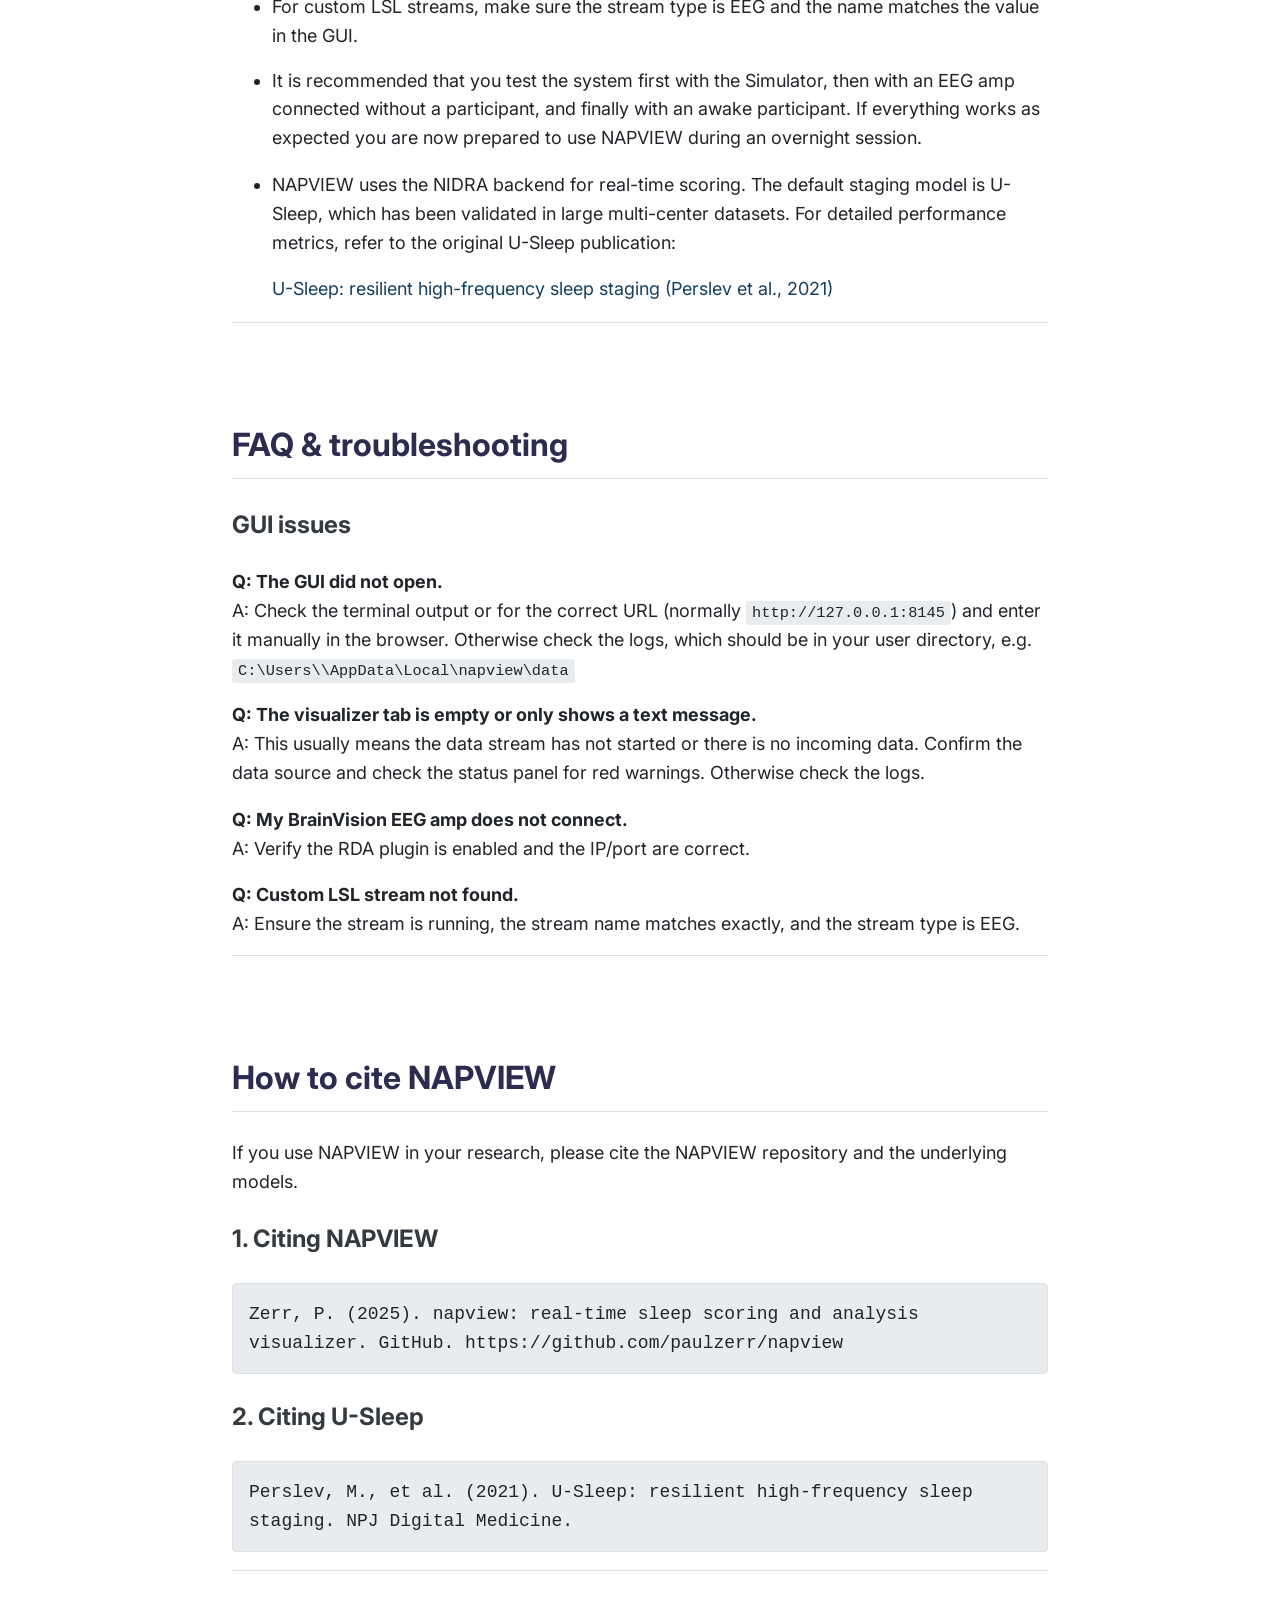
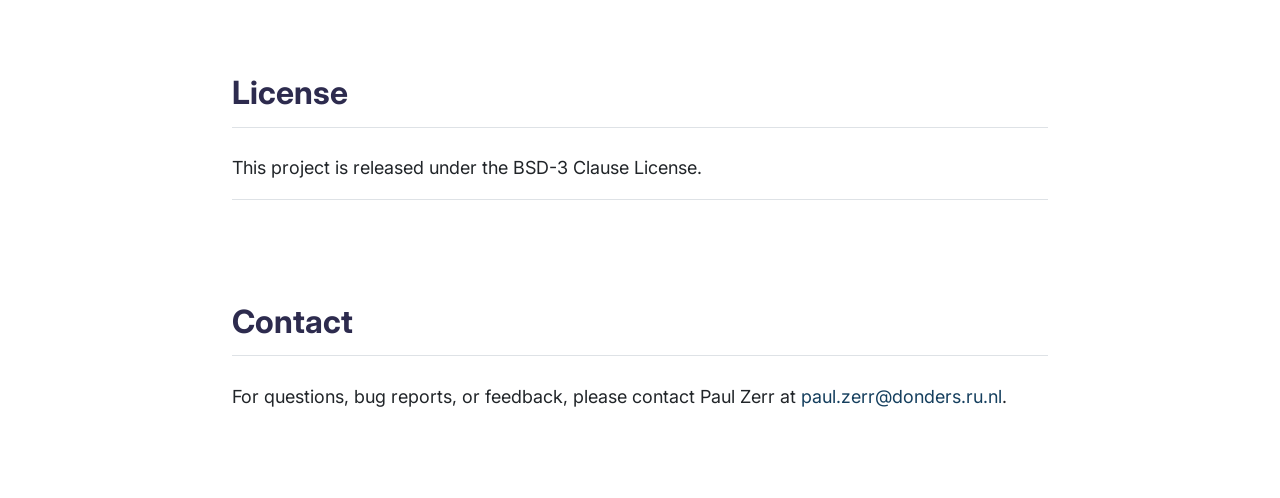
==== commit 0200ba7c: "updated manual" ====
--- a/index.html
+++ b/index.html
@@ -10,92 +10,104 @@
     <link href="https://fonts.googleapis.com/css2?family=Inter:wght@400;600&display=swap" rel="stylesheet">
 </head>
 <body>
-    <nav class="sidebar">
-        <ul>
-            <li><a href="#installation">Installation</a></li>
-            <li><a href="#gui-walkthrough">GUI guide</a></li>
-            <li><a href="#faq">FAQ & troubleshooting</a></li>
-            <li><a href="#how-to-cite">How to cite</a></li>
-            <li><a href="#contact">Contact</a></li>
-        </ul>
-    </nav>
     <main class="content">
         <section id="introduction" class="intro-hero">
             <div class="intro-container">
                 <div class="intro-logo">
                     <img src="logo.png" alt="NAPVIEW Logo" class="logo">
                 </div>
+                <div class="intro-lead">
+                    <h1>sleep stage visualizer for real-time EEG sleep experiments</h1>
+                    <a href="https://github.com/paulzerr/napview" class="intro-link">https://github.com/paulzerr/napview</a>
+                </div>
                 <div class="intro-copy">
-                    <h1>NAPVIEW v0.1.1 - autoscoring visualizer for real-time sleep experiments</h1>
-                    <a href="https://github.com/paulzerr/napview" class="intro-link">https://github.com/paulzerr/napview</a>
-                    <p>NAPVIEW is a user-friendly software for automatic real-time sleep stage classification in the sleep lab. It provides a real-time interface to deep learning machine learning algorithm output. It connects to live EEG data, runs automated sleep stage classification using powerful machine learning tools, and displays stage probabilities and signal features. NAPVIEW runs independently of existing lab setups and is intended to make the lives of researchers easier during live monitoring at night.
-                        <br><br>At present NAPVIEW directly supports BrainVision and OpenBCI EEG hardware, but any EEG system that allows real-time signal streaming can be connected through a labstreaminglayer (LSL) connector.</p>
-                    <p class="download-cta"><strong><a href="https://github.com/paulzerr/napview/releases/latest/download/NAPVIEW_installer.exe">Download NAPVIEW for Windows</a></strong></p>
-                    <p class="download-note"><a href="#install-with-pip">On Linux and MacOS, install the Python package.</a></p>
+                    <ul class="intro-points">
+                        <li>near-real-time sleep stage classification</li>
+                        <li>visualization interface for deep learning autoscoring</li>
+                        <li>runs automated sleep stage classification on live EEG data</li>
+                        <li>displays sleep stage probabilities, and other signal features</li>
+                        <li>supports BrainVision and OpenBCI natively, plus any labstreaminglayer-compatible EEG system with real-time signal streaming capabilities</li>
+                        <li>is the night shift experimenter's friend</li>
+                    </ul>
+
+                    <div class="hero-cta-row">
+                        <div class="hero-download">
+                            <p class="download-cta"><strong><a href="https://github.com/paulzerr/napview/releases/latest/download/NAPVIEW_installer.exe">Download NAPVIEW v0.1.1 (Windows)</a></strong></p>
+                            <p class="download-note"><a href="#install-with-pip">On Linux and MacOS, install the Python package.</a></p>
+                        </div>
+                    </div>
                 </div>
             </div>
         </section>
 
         <section id="installation">
+            <nav class="section-jump-nav section-jump-nav--installation" aria-label="Page sections">
+                <ul>
+                    <li><a href="#gui-walkthrough">How to use</a></li>
+                    <li><a href="#faq">FAQ & troubleshooting</a></li>
+                    <li><a href="#how-to-cite">How to cite</a></li>
+                    <li><a href="#contact">Contact</a></li>
+                </ul>
+            </nav>
             <h2>Installation</h2>
             <h3>Option 1: <a class="install-download-link" href="https://github.com/paulzerr/napview/releases/latest/download/NAPVIEW_installer.exe">Download NAPVIEW installer (Windows)</a></h3>
             <p>The easiest way to use napview on Windows is to download the portable self-extracting installer.</p>
             <p><strong>Note:</strong> due to the restrictive environment of Windows, you may see a "Search on app store" popup window. Click "No". You may also see the blue Smartscreen warning. In that case click "More info" and then "run anyway". You can also right-click <code>NAPVIEW.exe</code>, go to Properties and tick the box "Unblock". Should this fail, try installing via the standalone archive or pip (see below).</p>
             <br>
             <h3>Option 2: <a class="install-download-link" href="https://github.com/paulzerr/napview/releases/latest/download/NAPVIEW_standalone.zip">Download NAPVIEW standalone (Windows)</a></h3>
-            <p>Download the zip archive, extract it to your preferred location, then double click <code>run_napview.bat</code> to start NAPVIEW. This installation method can be useful on systems without admin priviledges.</p>
+            <p><a class="install-download-link" href="https://github.com/paulzerr/napview/releases/latest/download/NAPVIEW_standalone.zip">Download</a> the zip file, extract it to your preferred location, then double click <code>run_napview.bat</code>. This installation method can be useful on systems without admin priviledges.</p>
             <br>
 
             <h3 id="install-with-pip">Option 3: Install as Python package</h3>
-            <p>First install e.g., <a href="https://www.anaconda.com/download/success">Miniconda</a>.</p>
+            <p>First install e.g., <a href="https://www.anaconda.com/download/success">Miniconda</a> (an easy way to manage Python environments),
+            and create a new environment.
+            
+            </p>
+            
             <p><strong>Windows:</strong></p>
             <pre><code>conda create -n napview-env python=3.11 -y
-conda activate napview-env
-pip install napview</code></pre>
+conda activate napview-env</code></pre>
             <p><strong>macOS/Linux:</strong></p>
             <pre><code>conda create -n napview-env python=3.11 -y
-conda activate napview-env
-pip install napview</code></pre>
+conda activate napview-env</code></pre><br>
+            <p><strong>Install NAPVIEW:</strong></p>
+            <pre><code>pip install napview</code></pre>
+
+            <br>
             <p><strong>Launch NAPVIEW:</strong></p>
             <pre><code>conda activate napview-env<br>napview</code></pre>
-            <p><strong>Note:</strong> on first run, NAPVIEW may download model weights via the NIDRA backend.</p>
+            <p><strong><br>Note:</strong> on first run, NAPVIEW may download model weight files via the NIDRA backend.</p>
             <br>
+
+
 
         </section>
 
         <section id="gui-walkthrough">
-            <h2>Graphical user interface (GUI)</h2>
-            <p>NAPVIEW launches a local control panel in your browser and opens a second tab for the real-time visualizer. The default control URL is <code>http://127.0.0.1:8145</code>. If that port is unavailable, NAPVIEW will pick the next free port. The browser window should open automatically.</p>
+            <h2>Graphical user interface (GUI) walkthrough</h2>
+            <img src="gui.png" alt="NAPVIEW graphical user interface" class="section-screenshot">
 
-            <h2>Walkthrough</h2>
             <h3>Step 1: Start NAPVIEW</h3>
-            <p>Start <code>NAPVIEW.exe</code> or run <code>napview</code> in a terminal or command prompt. A browser window opens with the control panel.</p>
+            <p>Start <code>NAPVIEW.exe</code> or <code>NAPVIEW.bat</code>, or enter <code>napview</code> in a terminal. A browser tab should open (default url <code>127.0.0.1:8145</code>) containing the napview control panel.</p>
 
-            <h3>Step 2: Set data directory and record name</h3>
-            <p>Use the Data directory selector to choose where session files and outputs are stored. The default location is your user data directory under <code>napview/data</code>.</p>
+            <h3>Step 2: Select data source</h3>
+            <ul>
+                <li><strong>Play back a sleep recording (simulator):</strong> use the integrated example recording or select a local EDF file to simulate a live stream. The file is copied into the session data directory.</li>
+                <li><strong>BrainVision:</strong> first enable RDA in BrainVision Recorder, connect EEG amp, and begin monitoring. Next, enter the IP and RDA port of the EEG acquisition PC. On Windows you can find the IP by opening a command prompt (CTRL+R, then type <code>cmd</code>, press Enter. Next, type <code>ipconfig</code>, press Enter, and look for an entry under “Ethernet adapter” (or “Wireless LAN adapter Wi-Fi” if using Wi-Fi) labeled “IPv4 Address.” The number shown next to IPv4 Address is the IP address of the EEG acquisition PC. If you run NAPVIEW on the EEG acquisition PC, the IP is usually <code>127.0.0.1:8145</code> The port is typically <code>51234</code>.</li>
+                <li><strong>OpenBCI:</strong> choose a board type and port (if required). Use Synthetic to test without hardware.</li>
+                <li><strong>Custom LSL stream:</strong> provide the name of the LSL stream (by default napview assumes <code>napview_EEG_stream</code>).</li>
 
-            <h3>Step 3: Select data source</h3>
-            <ul>
-                <li><strong>Playback recording (simulator):</strong> use the integrated example recording or select a local EDF file to simulate a live stream. The file is copied into the session data directory.</li>
-                <li><strong>BrainVision:</strong> enter the IP and RDA port of the EEG acquisition PC. On Windows you can find the IP by opening a command prompt (CTRL+R, then type <code>cmd</code>, press Enter. Next, type <code>ipconfig</code>, press Enter, and look for an entry under “Ethernet adapter” (or “Wireless LAN adapter Wi-Fi” if using Wi-Fi) labeled “IPv4 Address.” The number shown next to IPv4 Address is the IP address of the EEG acquisition PC. The port is typically 51234.</li>
-                <li><strong>OpenBCI:</strong> choose a board type and port (if required). Use Synthetic to test without hardware.</li>
-                <li><strong>Custom LSL stream:</strong> provide the LSL stream name (default in config is <code>napview_EEG_stream</code>).</li>
-                <li><strong>ZMax:</strong> currently not implemented.</li>
             </ul>
 
-            <h3>Step 4: Select the sleep staging model</h3>
-            <p>Choose the sleep staging model (currently only U-Sleep is available, which is a reliable state-of-the-art autoscorer).</p>
-
-            <h3>Step 5: Optional settings</h3>
+            <h3>Step 3: Optional channel configuration</h3>
             <ul>
-                <li><strong>Analysis parameters:</strong> e.g., adjust epoch length. This is currently not implemented and 30s epochs will always be used.</li>
-                <li><strong>Channel configuration:</strong> select EEG channels to use. This is optional, as NAPVIEW will automatically detect channel type and will skip noisy or empty channels. During scoring all combinations between valid EEG and EOG channels are being used and scored individually. The final score is then determined by majority vote.</li>
+                <li>Select EEG channels to use. This is optional, as NAPVIEW will automatically detect channel type and will skip noisy or empty channels. During scoring all combinations between valid EEG and EOG channels are being used and scored individually. The final score is then determined by majority vote.</li>
             </ul>
 
-            <h3>Step 6: Start streaming</h3>
+            <h3>Step 4: Start streaming</h3>
             <p>Click <strong>START napview</strong>. A new tab opens with the real-time visualizer (typically at <code>http://127.0.0.1:8245</code>). Sleep stage probabilities stabilize after several minutes of data. Less than 5 minutes of data will likely not result in reliable estimates. A maximum of 15 minutes of past data will be used.</p>
 
-            <h3>Step 7: Shutdown and save</h3>
+            <h3>Step 5: Shutdown and save</h3>
             <p>Once the experiment session is finished, click <strong>SHUTDOWN and save</strong> to stop the session and write outputs.</p>
         </section>
 
@@ -103,19 +115,17 @@
             <h2>Notes</h2>
             <ul>
                 <li>NAPVIEW expects a continuous EEG stream with channel names available from the stream metadata.</li>
-                <li>Use the Simulator to test the systemwith a static EDF file.</li>
+                <li>Use the Simulator to test the system with a static EDF file.</li>
                 <li>For BrainVision, make sure the RDA plugin is enabled and configured correctly.</li>
                 <li>For custom LSL streams, make sure the stream type is EEG and the name matches the value in the GUI.</li>
                 <li>It is recommended that you test the system first with the Simulator, then with an EEG amp connected without a participant, and finally with an awake participant. If everything works as expected you are now prepared to use NAPVIEW during an overnight session.</li>
-
+<li>
+            <p>NAPVIEW uses the NIDRA backend for real-time scoring. The default staging model is U-Sleep, which has been validated in large multi-center datasets. For detailed performance metrics, refer to the original U-Sleep publication:</p>
+            <p><a href="https://www.nature.com/articles/s41746-021-00440-5">U-Sleep: resilient high-frequency sleep staging (Perslev et al., 2021)</a></p>
+</li>
             </ul>
         </section>
 
-        <section id="model-performance">
-            <h2>Model validation</h2>
-            <p>NAPVIEW uses the NIDRA backend for real-time scoring. The default staging model is U-Sleep, which has been validated in large multi-center datasets. For detailed performance metrics, refer to the original U-Sleep publication:</p>
-            <p><a href="https://www.nature.com/articles/s41746-021-00440-5">U-Sleep: resilient high-frequency sleep staging (Perslev et al., 2021)</a></p>
-        </section>
 
 
         <section id="faq">
--- a/style.css
+++ b/style.css
@@ -1,34 +1,161 @@
-:root { --link-dark: #153f5e; }
+:root {
+  --link-dark: #153f5e;
+
+  /* Overall page width and horizontal breathing room. */
+  --page-max-width: 118rem;
+  --page-padding-x: 14.5rem;
+  --page-padding-y: 2rem;
+  --section-gap: 3rem;
+
+  /* Hero layout: spacing between logo/text and max widths for each block. */
+  --hero-gap: 1.25rem;
+  --hero-logo-max-width: 520px;
+  --hero-lead-max-width: 61rem;
+  --hero-copy-max-width: 64vw;
+
+  /* Hero alignment: left offset for the bullet block under the logo/title row. */
+  --hero-copy-inset: 5vw;
+
+  /* Hero typography sizes. */
+  --hero-link-size: 1.35rem;
+  --hero-bullet-font-size: 1.38rem;
+  --hero-bullet-line-height: 1.6;
+
+  /* Hero bullet styling: text indent, spacing between items, and dot appearance. */
+  --hero-bullet-indent: 1.65rem;
+  --hero-bullet-spacing: 1.15rem;
+  --hero-bullet-dot-size: 0.42rem;
+  --hero-bullet-dot-color: #54606b;
+  --hero-bullet-block-gap: 7rem;
+
+  /* Static section-jump nav beside Installation option 1. */
+  --jump-nav-width: 13rem;
+  --jump-nav-gap: 0.1rem;
+  --jump-nav-font-size: 1.15rem;
+  --jump-nav-bracket-color: #7a8791;
+}
 html { scroll-behavior: smooth; }
 body {
+  display: grid;
+  grid-template-columns: 1fr minmax(0, var(--page-max-width)) 1fr;
   font-family: 'Inter', -apple-system, BlinkMacSystemFont, "Segoe UI", Roboto, "Helvetica Neue", Arial, sans-serif;
   line-height: 1.6; color: #212529; background: #FFFFFF; margin: 0; font-size: 18px;
 }
-.sidebar {
-  width: 15%; position: fixed; top: 0; left: 0; height: 100%;
-  background: #F8F9FA; border-right: 1px solid #DEE2E6; padding: 2rem; box-sizing: border-box; overflow-y: auto;
-}
-.sidebar ul { list-style: none; padding: 0; margin: 0; }
-.sidebar li { margin-bottom: 1em; } .sidebar li:last-child { margin-bottom: 0; }
-.sidebar a { display: block; padding: 0.1rem 0; color: var(--link-dark); text-decoration: none; }
-.sidebar a:hover { color: var(--link-dark); text-decoration: underline; }
-.content { margin-left: 15%; padding: 2rem 8rem; }
-section { padding-top: 2rem; margin-bottom: 2rem; border-bottom: 1px solid #DEE2E6; }
+.content {
+  grid-column: 2;
+  min-width: 0;
+  padding: var(--page-padding-y) var(--page-padding-x);
+}
+section { padding-top: var(--section-gap); margin-bottom: var(--section-gap); border-bottom: 1px solid #DEE2E6; }
 section:last-child { border-bottom: none; }
 .intro-hero { padding-top: 0; border-bottom: none; }
-.intro-container { display: grid; grid-template-columns: minmax(260px, 36%) 1fr; gap: 1.25rem; align-items: start; }
-.intro-logo { max-width: 520px; }
+.intro-container {
+  display: grid;
+  grid-template-columns: minmax(260px, 36%) 1fr;
+  grid-template-areas:
+    "logo lead"
+    "copy copy";
+  gap: var(--hero-gap);
+  align-items: center;
+}
+.intro-logo { grid-area: logo; max-width: var(--hero-logo-max-width); }
 .logo { display: block; width: 100%; margin: 0; mix-blend-mode: multiply; }
-.intro-copy { max-width: 65rem; }
-.intro-copy h1 { font-size: clamp(2.1rem, 2.7vw, 3.2rem); line-height: 1.2; margin: 0 0 1rem; color: #23272B; }
-.intro-copy p:not(.download-cta) { font-size: 1.25rem; margin-bottom: 0; }
+.intro-lead { grid-area: lead; align-self: center; max-width: var(--hero-lead-max-width); }
+.intro-copy {
+  grid-area: copy;
+  box-sizing: border-box;
+  inline-size: min(var(--hero-copy-max-width), calc(100% - var(--hero-copy-inset)));
+  padding-left: var(--hero-copy-inset);
+}
+.intro-lead h1 { font-size: clamp(2.1rem, 2.7vw, 3.2rem); line-height: 1.2; margin: 0 0 1rem; color: #23272B; }
+.intro-points {
+  list-style: none;
+  padding: 0;
+  margin: 0 0 var(--hero-bullet-block-gap);
+  font-size: var(--hero-bullet-font-size);
+  line-height: var(--hero-bullet-line-height);
+}
+.intro-copy .intro-points li {
+  position: relative;
+  padding-left: var(--hero-bullet-indent);
+  margin-bottom: var(--hero-bullet-spacing);
+}
+.intro-copy .intro-points li::before {
+  content: "";
+  position: absolute;
+  left: 0;
+  top: 0.8em;
+  width: var(--hero-bullet-dot-size);
+  height: var(--hero-bullet-dot-size);
+  border-radius: 50%;
+  background: var(--hero-bullet-dot-color);
+  transform: translateY(-50%);
+}
+.intro-copy .intro-points li:last-child { margin-bottom: 0; }
+.intro-copy p:not(.download-cta):not(.download-note) { font-size: 1.25rem; margin-bottom: 0; }
 .download-cta { font-size: 40px; line-height: 1.15; margin-top: 2.2rem; text-align: center; }
-.download-cta a { color: var(--link-dark); }
+.download-cta a {
+  color: var(--link-dark);
+  white-space: nowrap;
+}
 .download-note { font-size: 0.95rem; color: #4b5563; text-align: center; margin-top: 0.3rem; }
+.hero-cta-row {
+  display: flex;
+  justify-content: center;
+  margin-top: 2rem;
+}
+.hero-download {
+  display: flex;
+  flex-direction: column;
+  align-items: center;
+  text-align: center;
+}
+.hero-download .download-cta { margin-top: 0; }
+.section-jump-nav {
+  inline-size: fit-content;
+  text-align: left;
+  margin: 0 0 2rem;
+}
+.section-jump-nav--installation {
+  margin-bottom: 0.3rem;
+}
+.section-jump-nav ul {
+  list-style: none;
+  display: grid;
+  gap: var(--jump-nav-gap);
+  padding: 0;
+  margin: 0;
+}
+.section-jump-nav li { margin-bottom: 0; }
+.section-jump-nav a {
+  display: inline-flex;
+  align-items: center;
+  gap: 0.35rem;
+  color: var(--link-dark);
+  font-size: var(--jump-nav-font-size);
+  font-weight: 600;
+  white-space: nowrap;
+}
+.section-jump-nav a::before,
+.section-jump-nav a::after {
+  color: var(--jump-nav-bracket-color);
+  font-weight: 400;
+}
+.section-jump-nav a::before { content: "["; }
+.section-jump-nav a::after { content: "]"; }
 #introduction h2 { text-align: left; border-bottom: none; margin-bottom: 0; padding-bottom: 0.25rem; }
 h2 { font-size: 2rem; margin-top: 0; padding-bottom: 0.5rem; border-bottom: 1px solid #DEE2E6; color: #2d2b4e; }
 h3 { font-size: 1.5rem; color: #343A40; }
 p, .content li { margin-bottom: 1rem; }
+.section-screenshot {
+  display: block;
+  width: 100%;
+  max-width: 100%;
+  height: auto;
+  margin: 1.5rem 0 2rem;
+  border: 1px solid #DEE2E6;
+  border-radius: 4px;
+}
 a { color: var(--link-dark); text-decoration: none; }
 a:hover { color: var(--link-dark); text-decoration: underline; }
 .install-download-link { font-size: inherit; font-weight: 700; color: var(--link-dark); }
@@ -38,11 +165,32 @@
 }
 pre { background: #E9ECEF; border: 1px solid #DEE2E6; border-radius: 4px; padding: 1rem; white-space: pre-wrap; word-wrap: break-word; }
 pre code { background: transparent; padding: 0; font-size: 100%; }
+@media (max-width: 960px) {
+  .content { padding: var(--page-padding-y) 3rem; }
+}
 @media (max-width: 768px) {
-  .sidebar { display: none; }
-  .content { margin-left: 0; padding: 2rem 1.5rem; }
-  .intro-container { grid-template-columns: 1fr; gap: 2rem; }
+  .content { padding: var(--page-padding-y) 1.5rem; }
+  .intro-container {
+    grid-template-columns: 1fr;
+    grid-template-areas:
+      "logo"
+      "lead"
+      "copy";
+    gap: 2rem;
+    align-items: start;
+  }
   .intro-logo { max-width: 340px; margin: 0 auto; }
+  .intro-lead { text-align: center; }
+  .intro-copy { inline-size: 100%; padding-left: 0; }
+  .intro-points { margin-bottom: 2.25rem; font-size: 1.2rem; }
+  .intro-copy .intro-points li { padding-left: 1.4rem; margin-bottom: 0.9rem; }
+  .hero-cta-row {
+    justify-content: center;
+  }
+  .section-jump-nav {
+    inline-size: fit-content;
+    margin: 0 0 1.5rem;
+  }
 }
 
 table.minimal { border-collapse: collapse; width: 100%; }
@@ -50,4 +198,4 @@
 table.minimal thead th { text-align: left; border-bottom: 2px solid #DEE2E6; padding-bottom: 1rem; }
 table.minimal tbody tr:nth-child(odd) { background-color: #f8f9fa; }
 table.minimal tbody tr:nth-child(even) { background-color: #ffffff; }
-.intro-link { display: inline-block; margin: 0.25rem 0 0.75rem; }
+.intro-link { display: inline-block; margin: 0.35rem 0 0; font-size: var(--hero-link-size); font-weight: 600; }
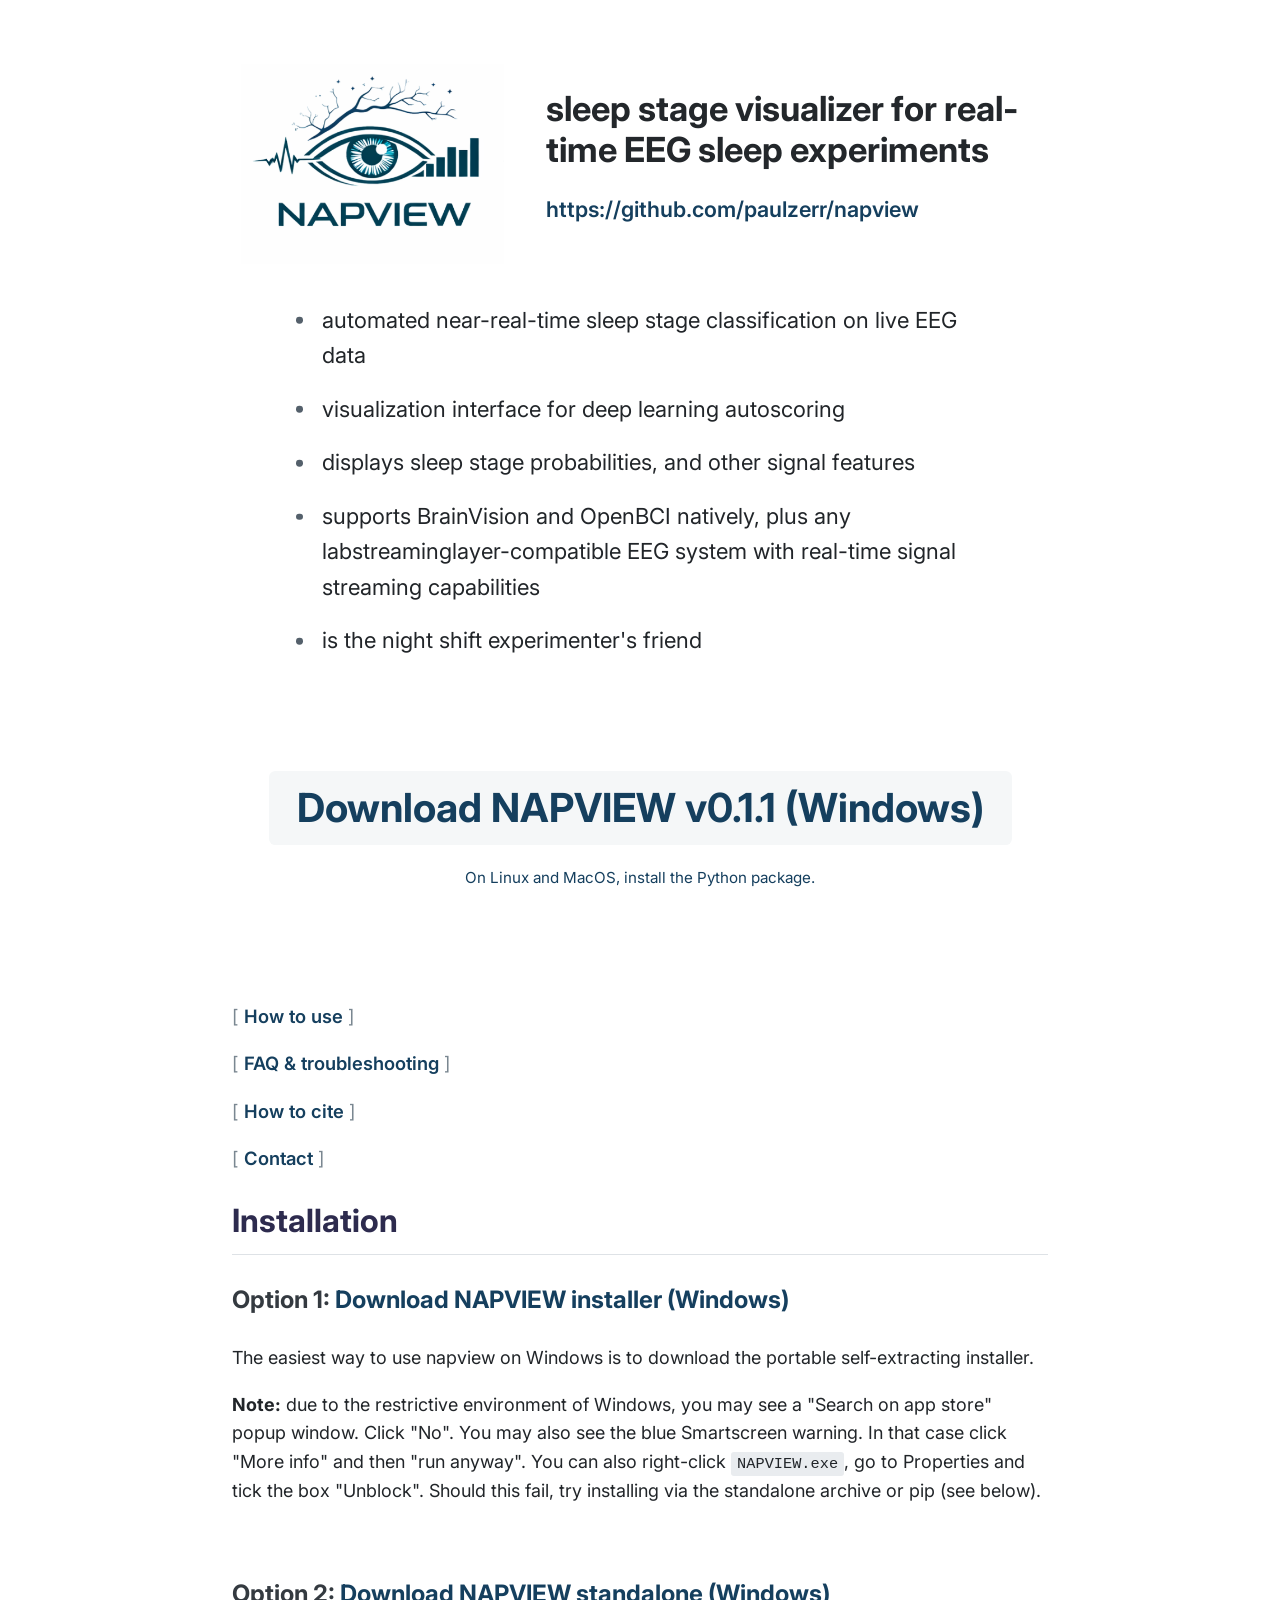
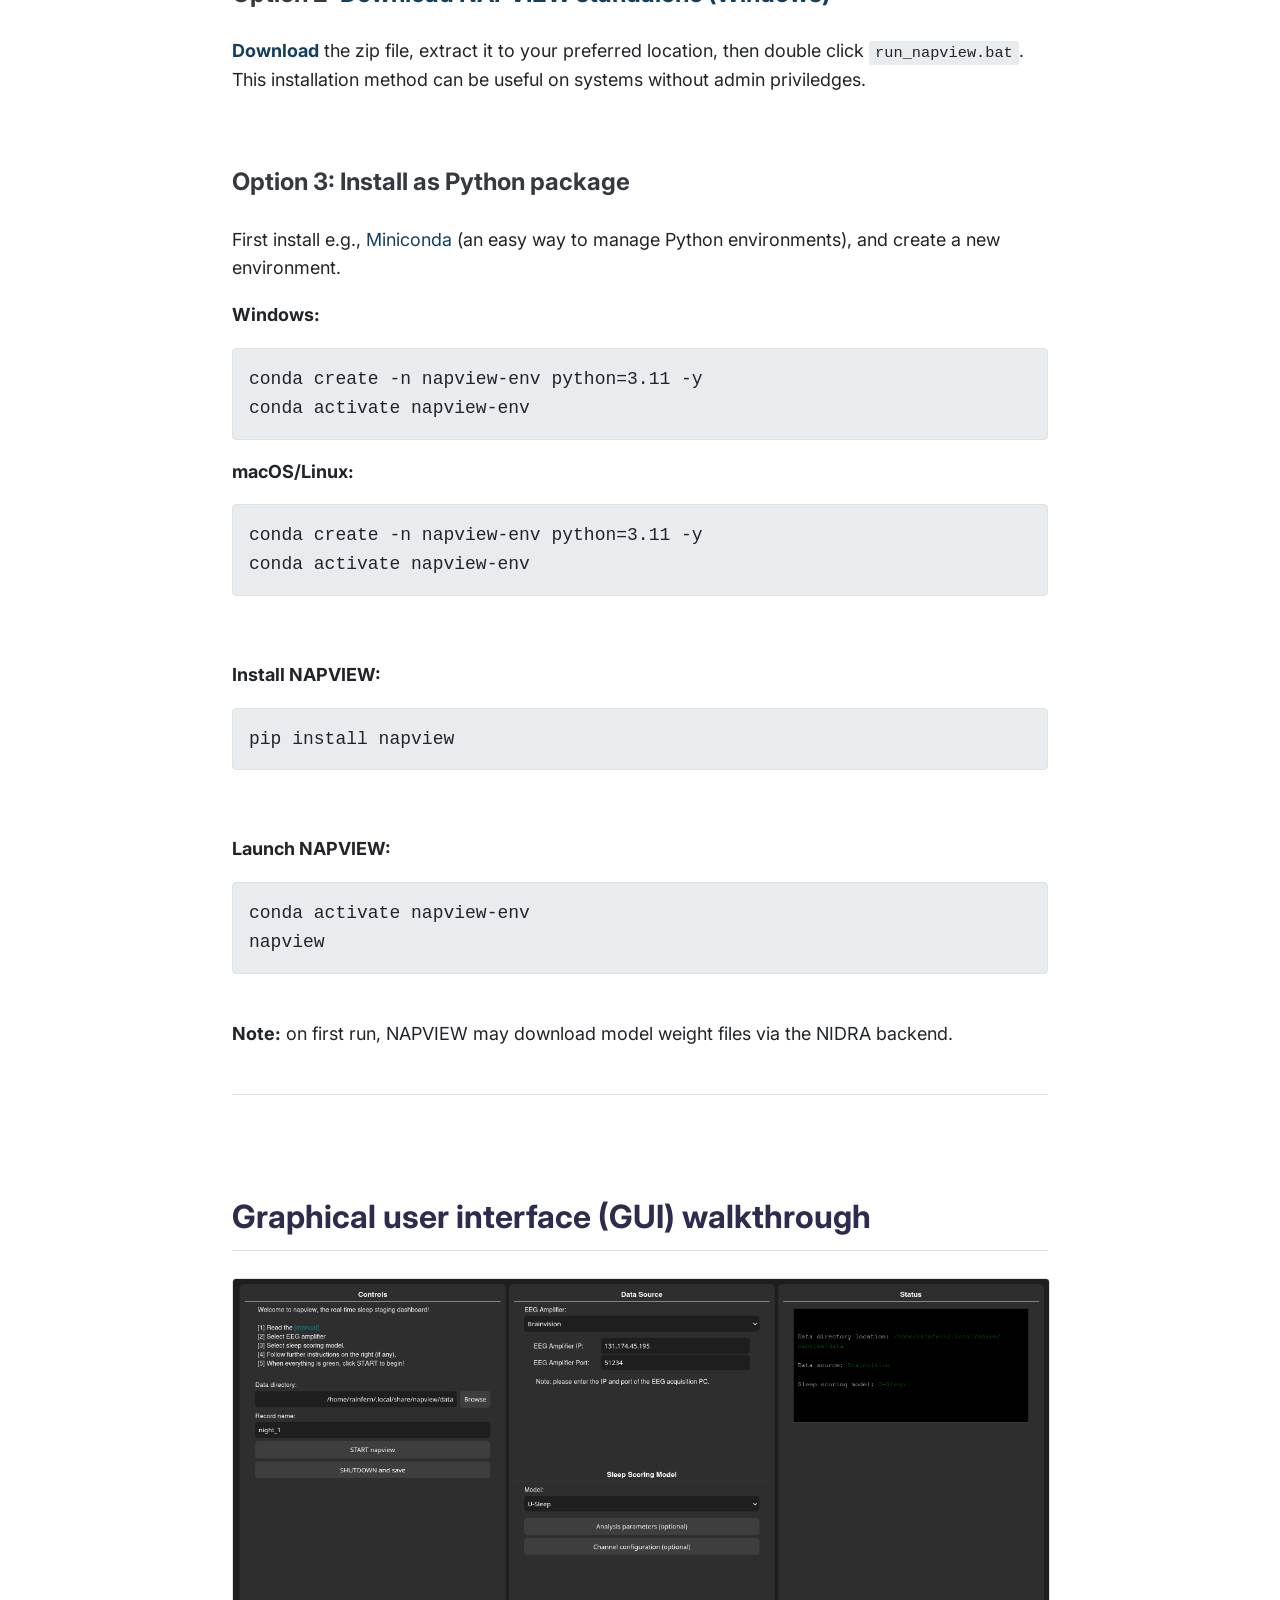
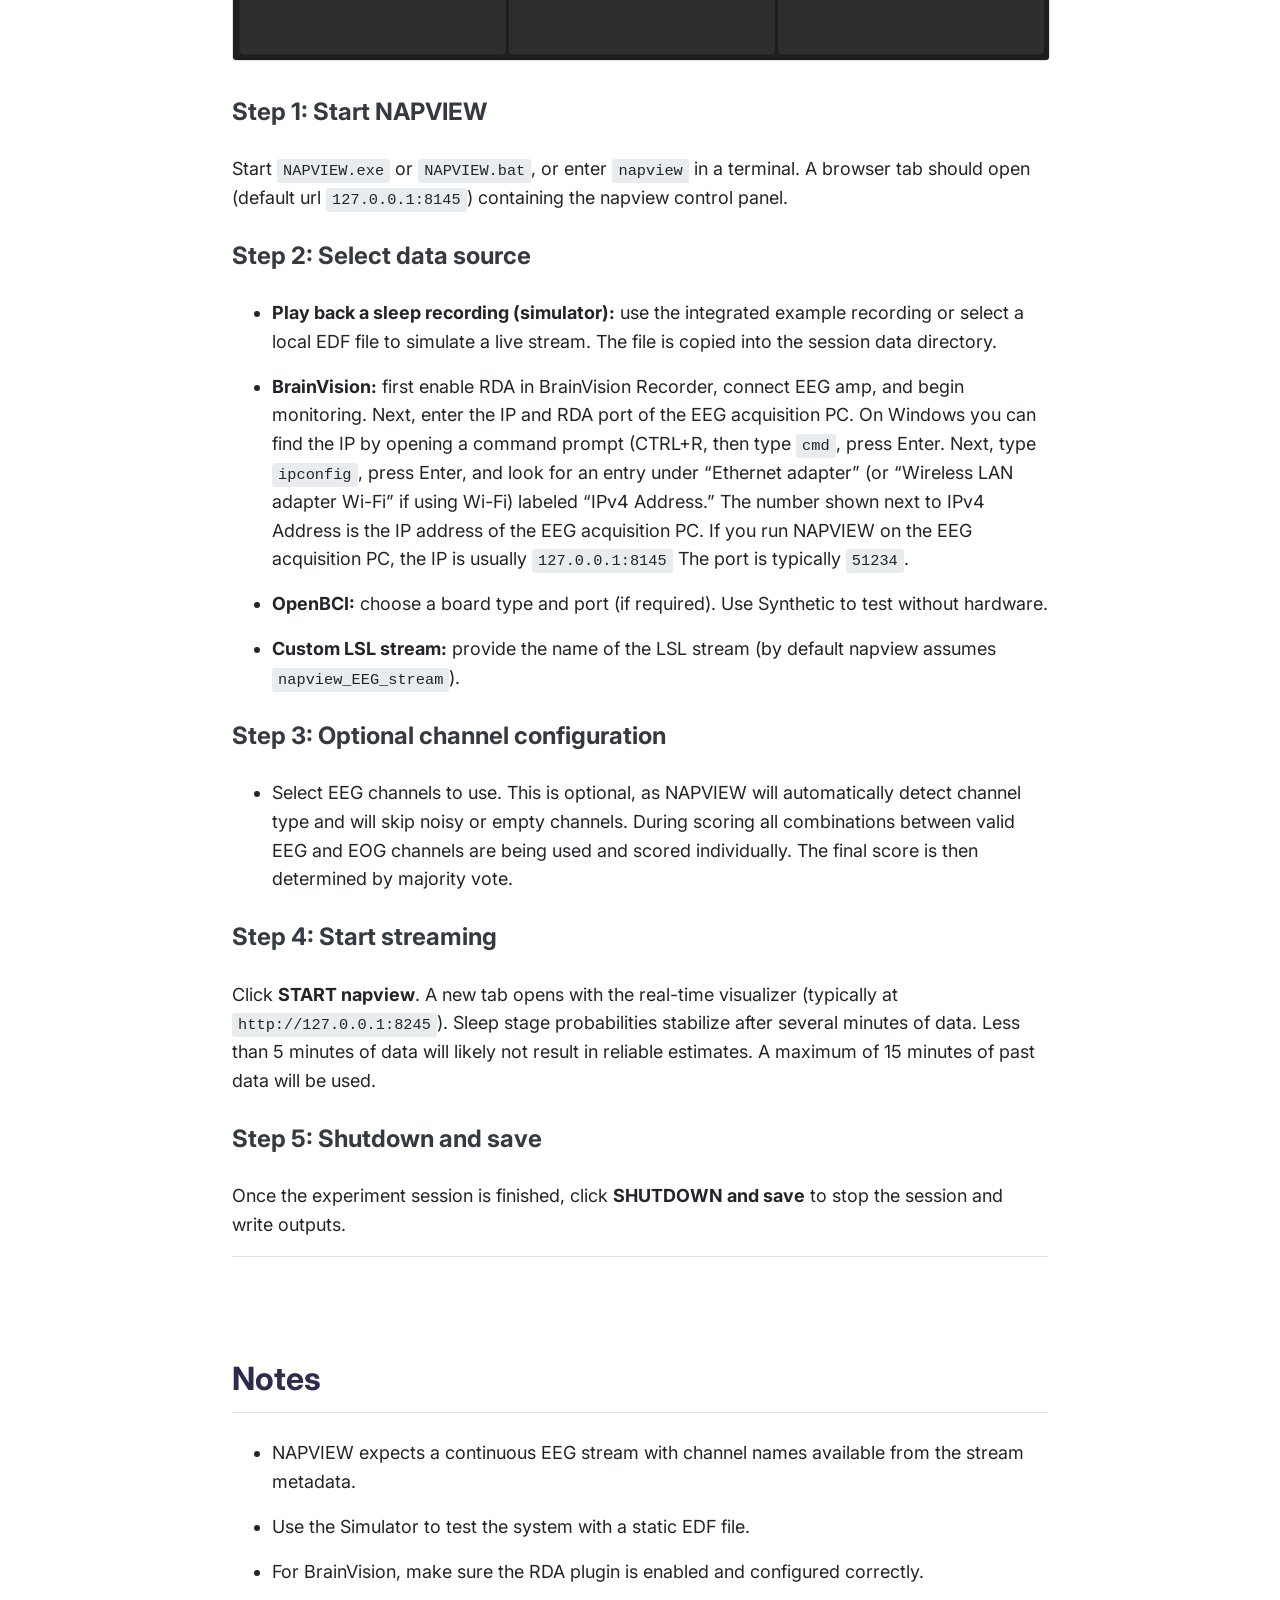
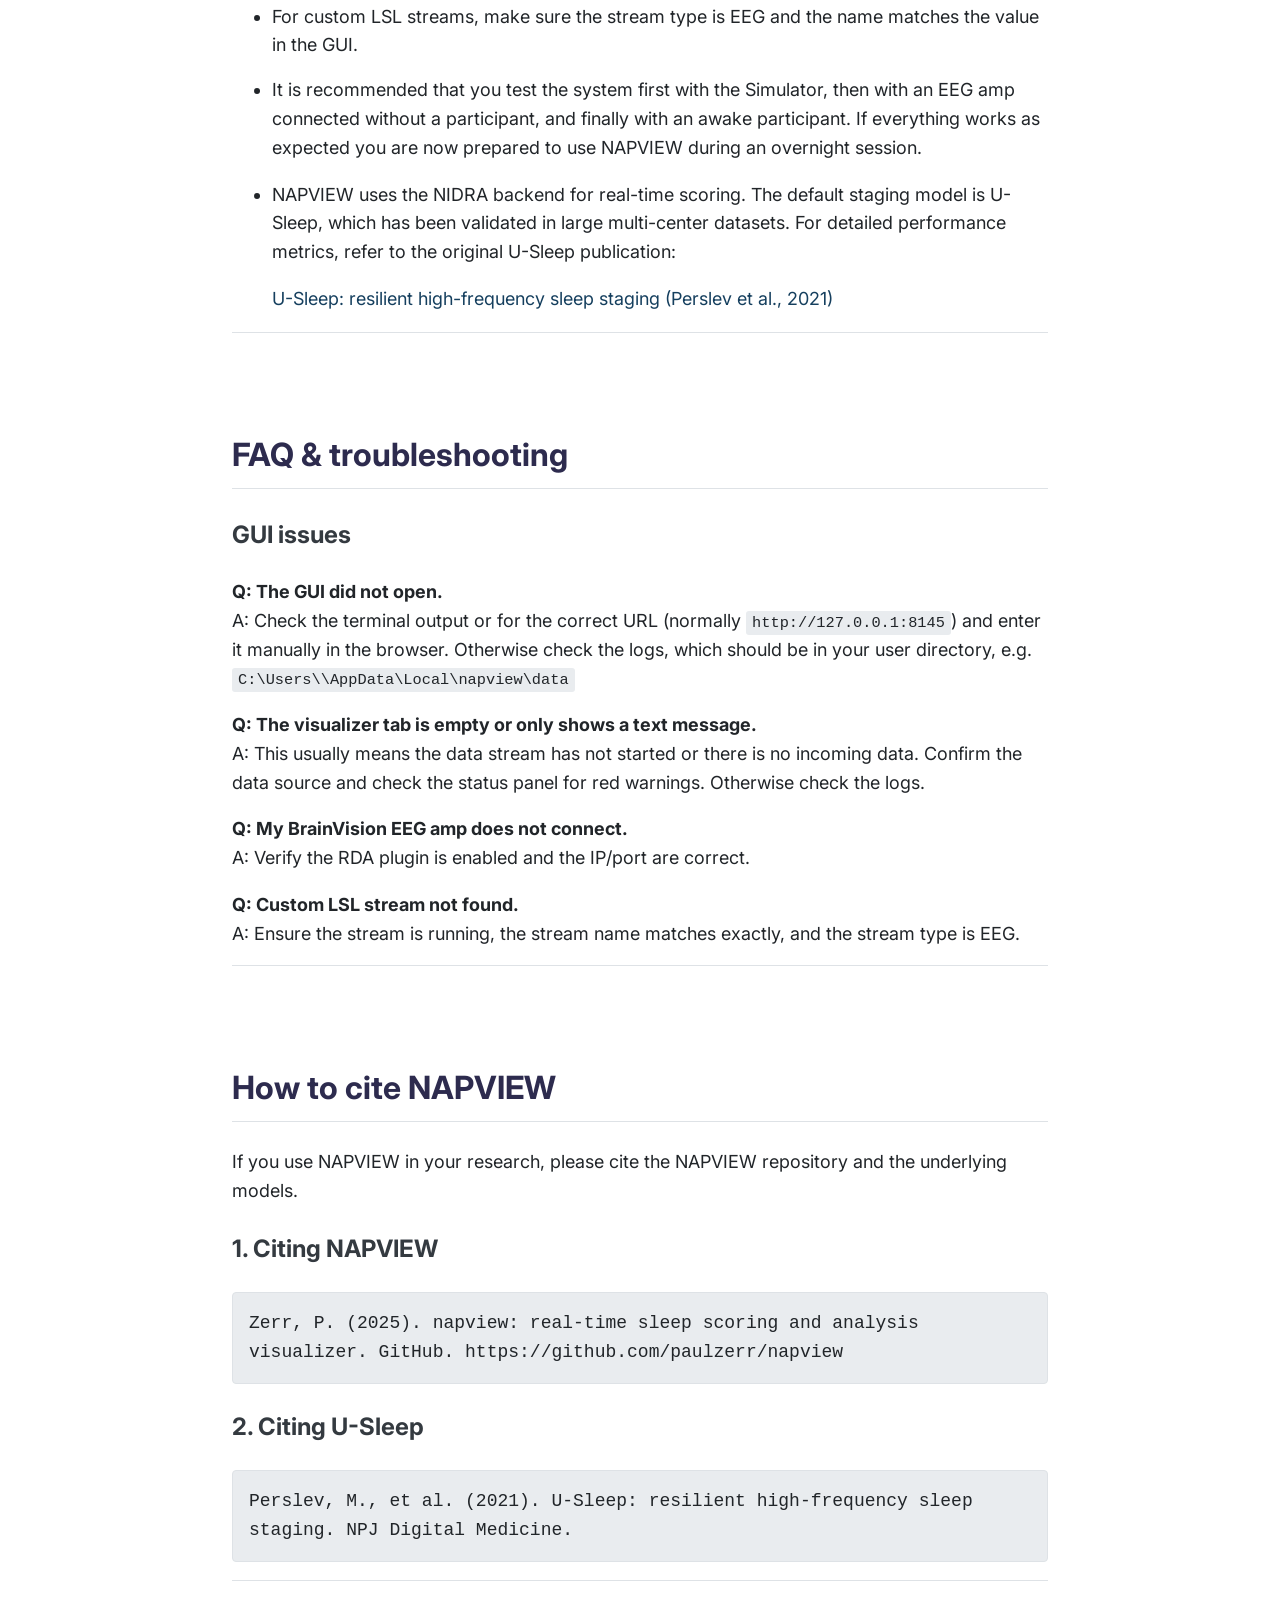
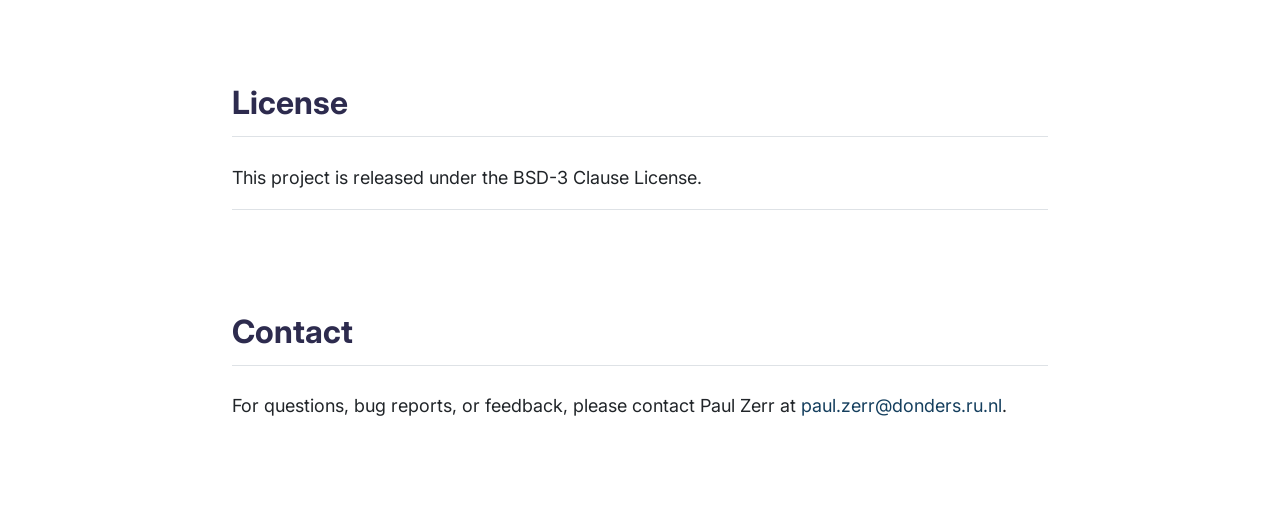
==== commit 85d70908: "perfectionalized manual further" ====
--- a/index.html
+++ b/index.html
@@ -22,9 +22,8 @@
                 </div>
                 <div class="intro-copy">
                     <ul class="intro-points">
-                        <li>near-real-time sleep stage classification</li>
+                        <li>automated near-real-time sleep stage classification on live EEG data</li>
                         <li>visualization interface for deep learning autoscoring</li>
-                        <li>runs automated sleep stage classification on live EEG data</li>
                         <li>displays sleep stage probabilities, and other signal features</li>
                         <li>supports BrainVision and OpenBCI natively, plus any labstreaminglayer-compatible EEG system with real-time signal streaming capabilities</li>
                         <li>is the night shift experimenter's friend</li>
--- a/style.css
+++ b/style.css
@@ -95,8 +95,17 @@
 .intro-copy p:not(.download-cta):not(.download-note) { font-size: 1.25rem; margin-bottom: 0; }
 .download-cta { font-size: 40px; line-height: 1.15; margin-top: 2.2rem; text-align: center; }
 .download-cta a {
+  display: inline-block;
+  padding: 0.35em 0.7em;
+  border-radius: 0.4rem;
+  background: #f5f7f8;
   color: var(--link-dark);
   white-space: nowrap;
+  transition: background-color 160ms ease;
+}
+.download-cta a:hover {
+  background: #e7ebee;
+  text-decoration: none;
 }
 .download-note { font-size: 0.95rem; color: #4b5563; text-align: center; margin-top: 0.3rem; }
 .hero-cta-row {
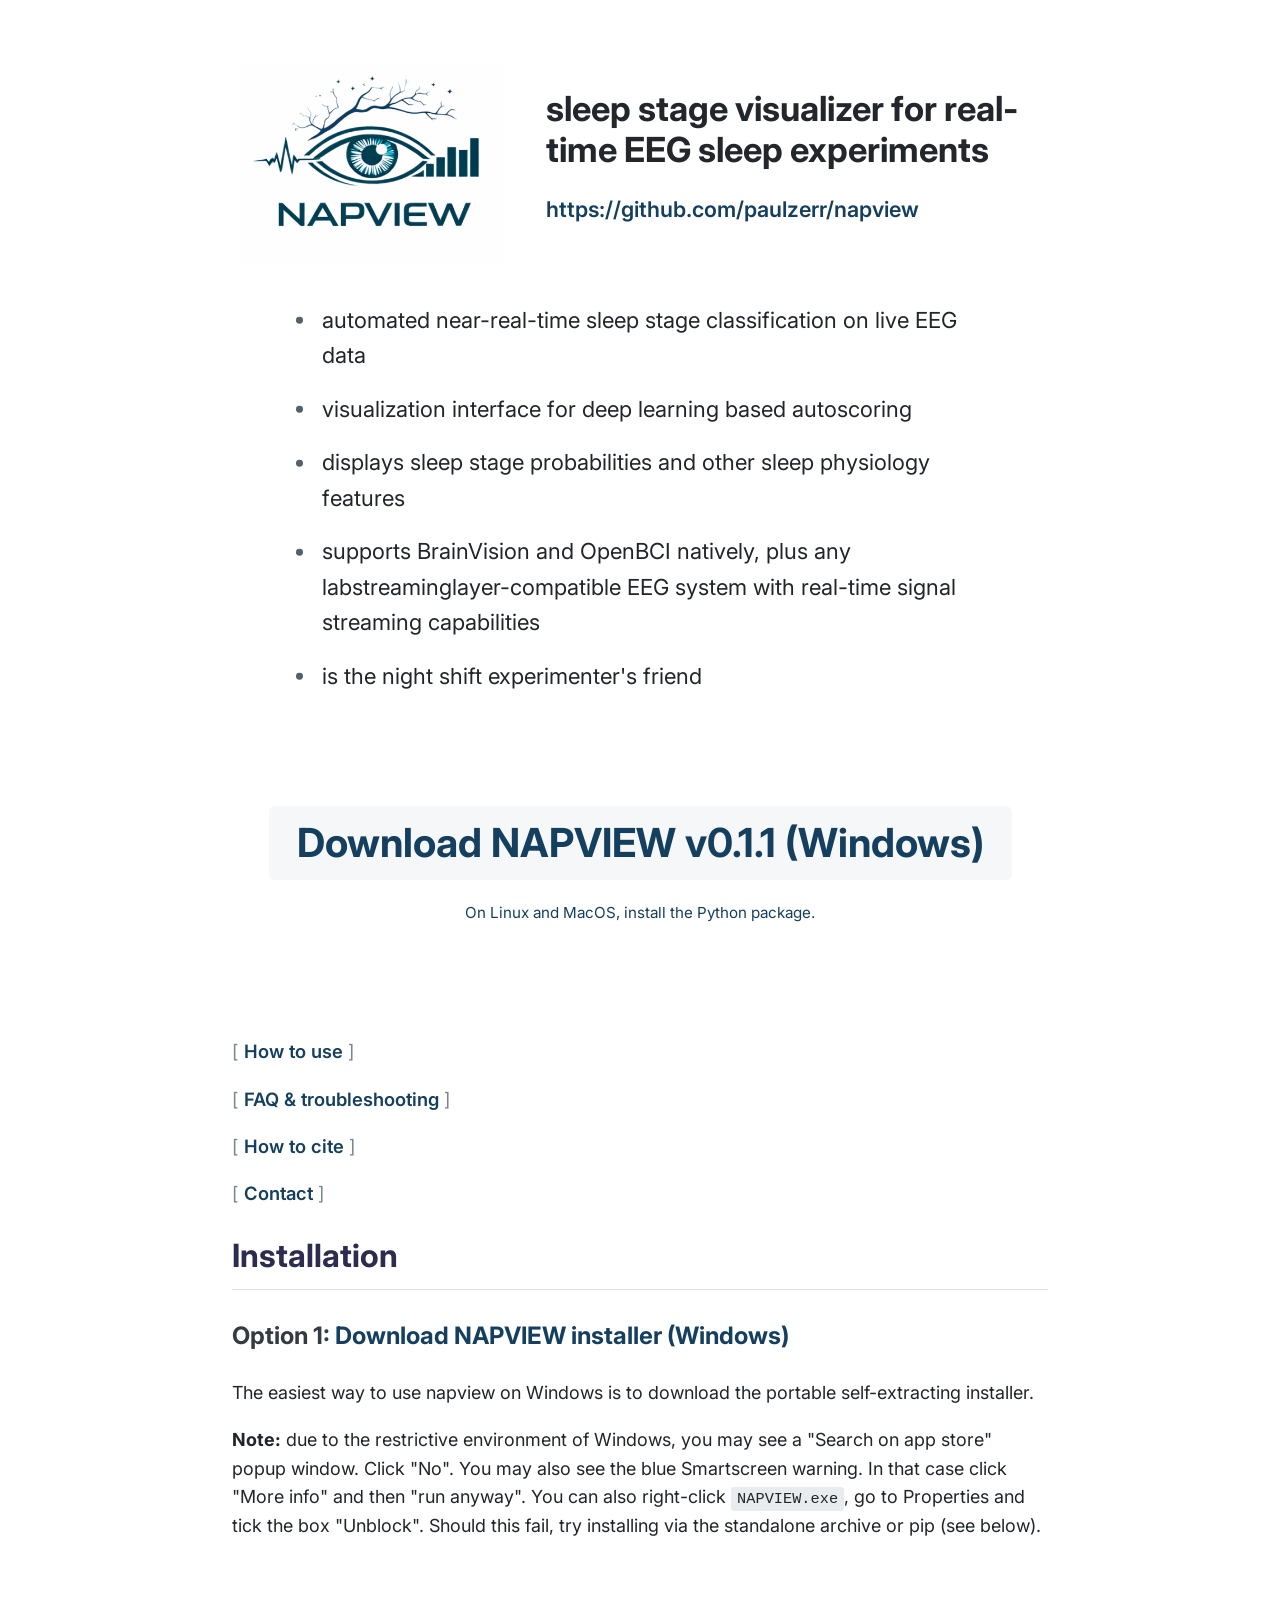
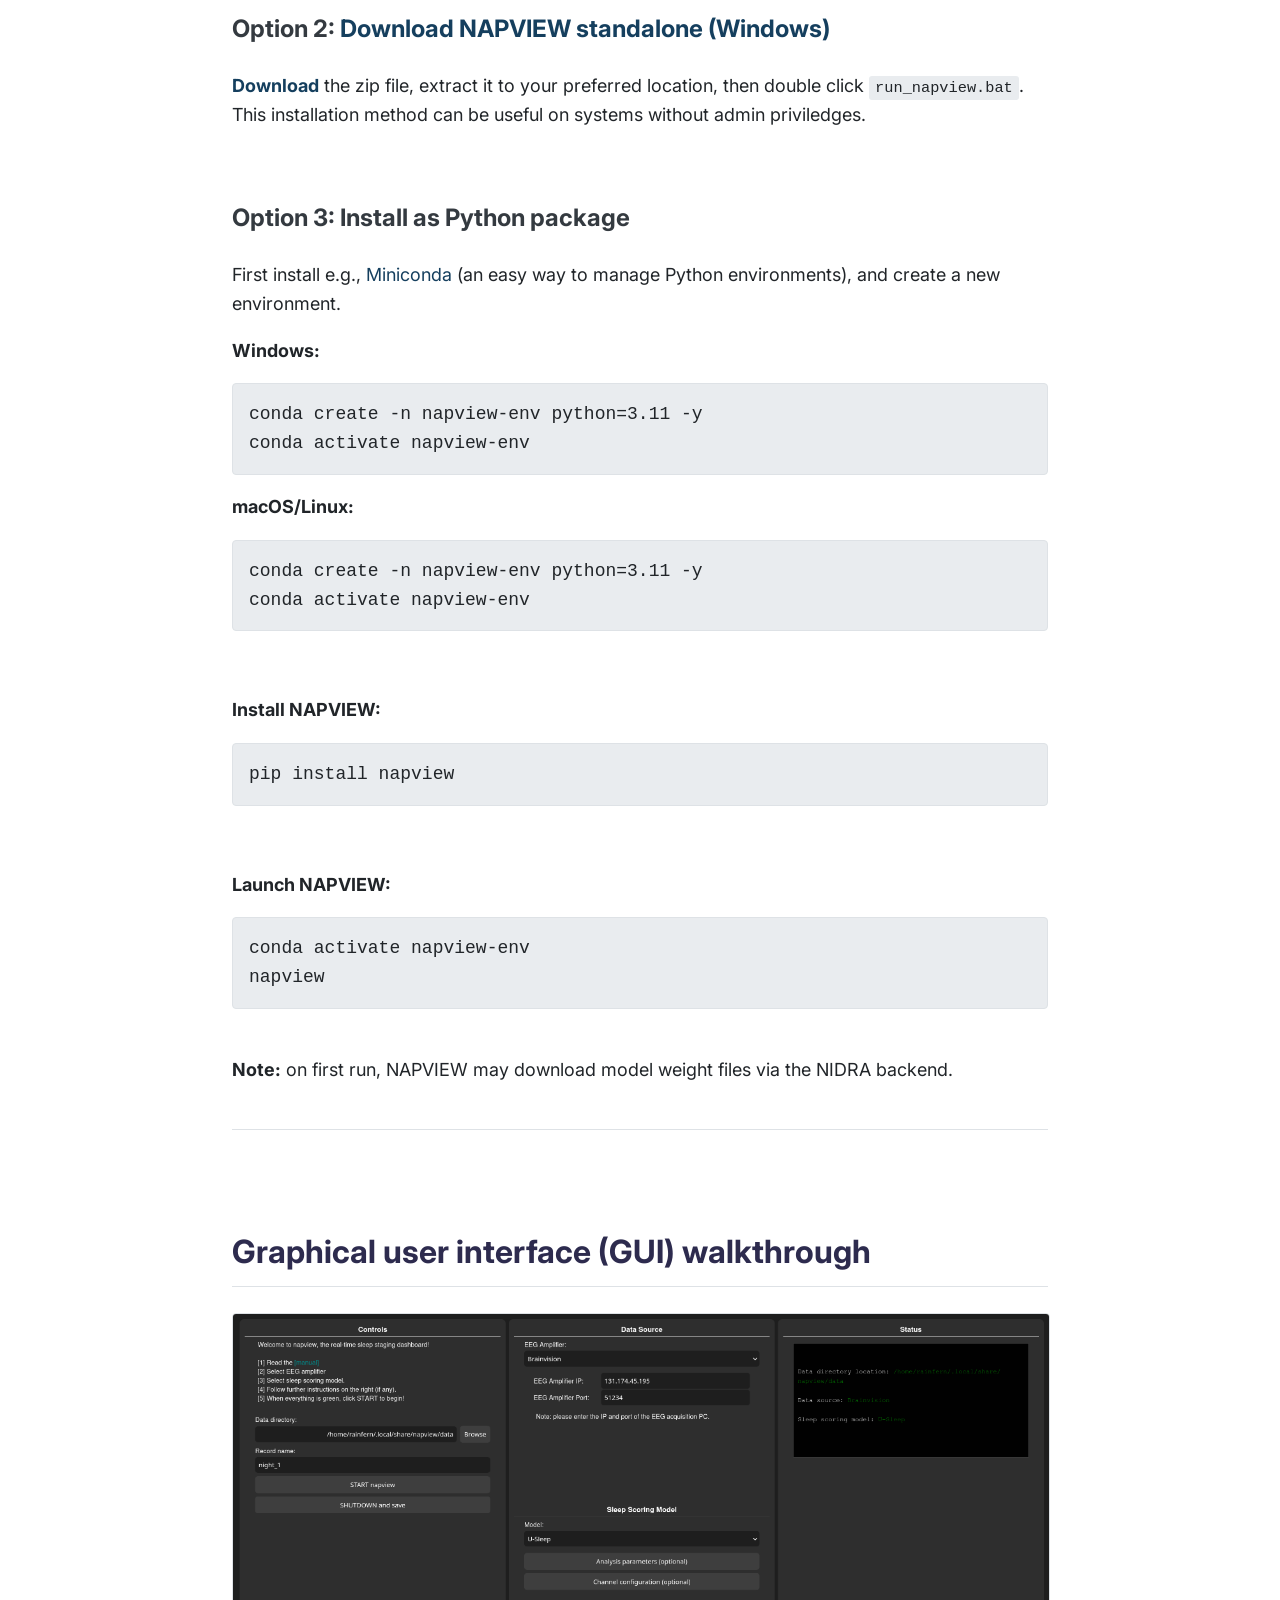
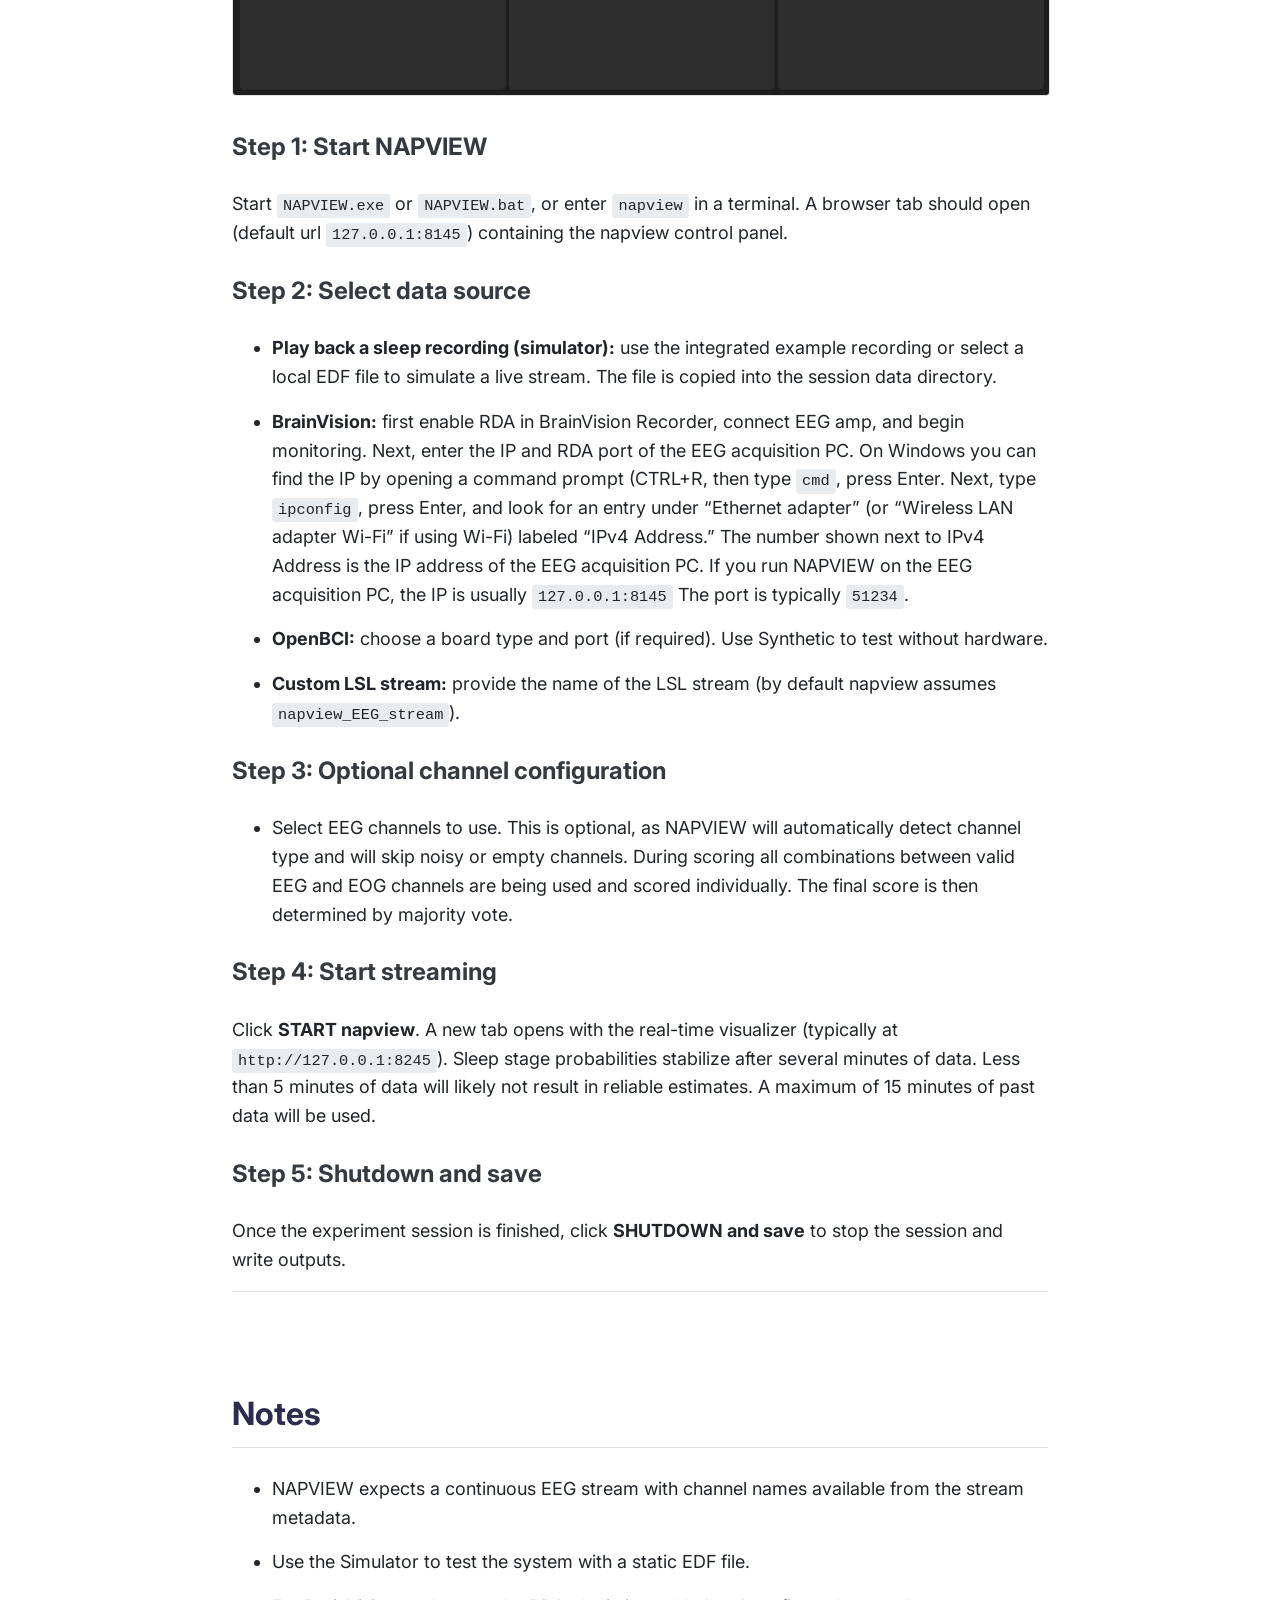
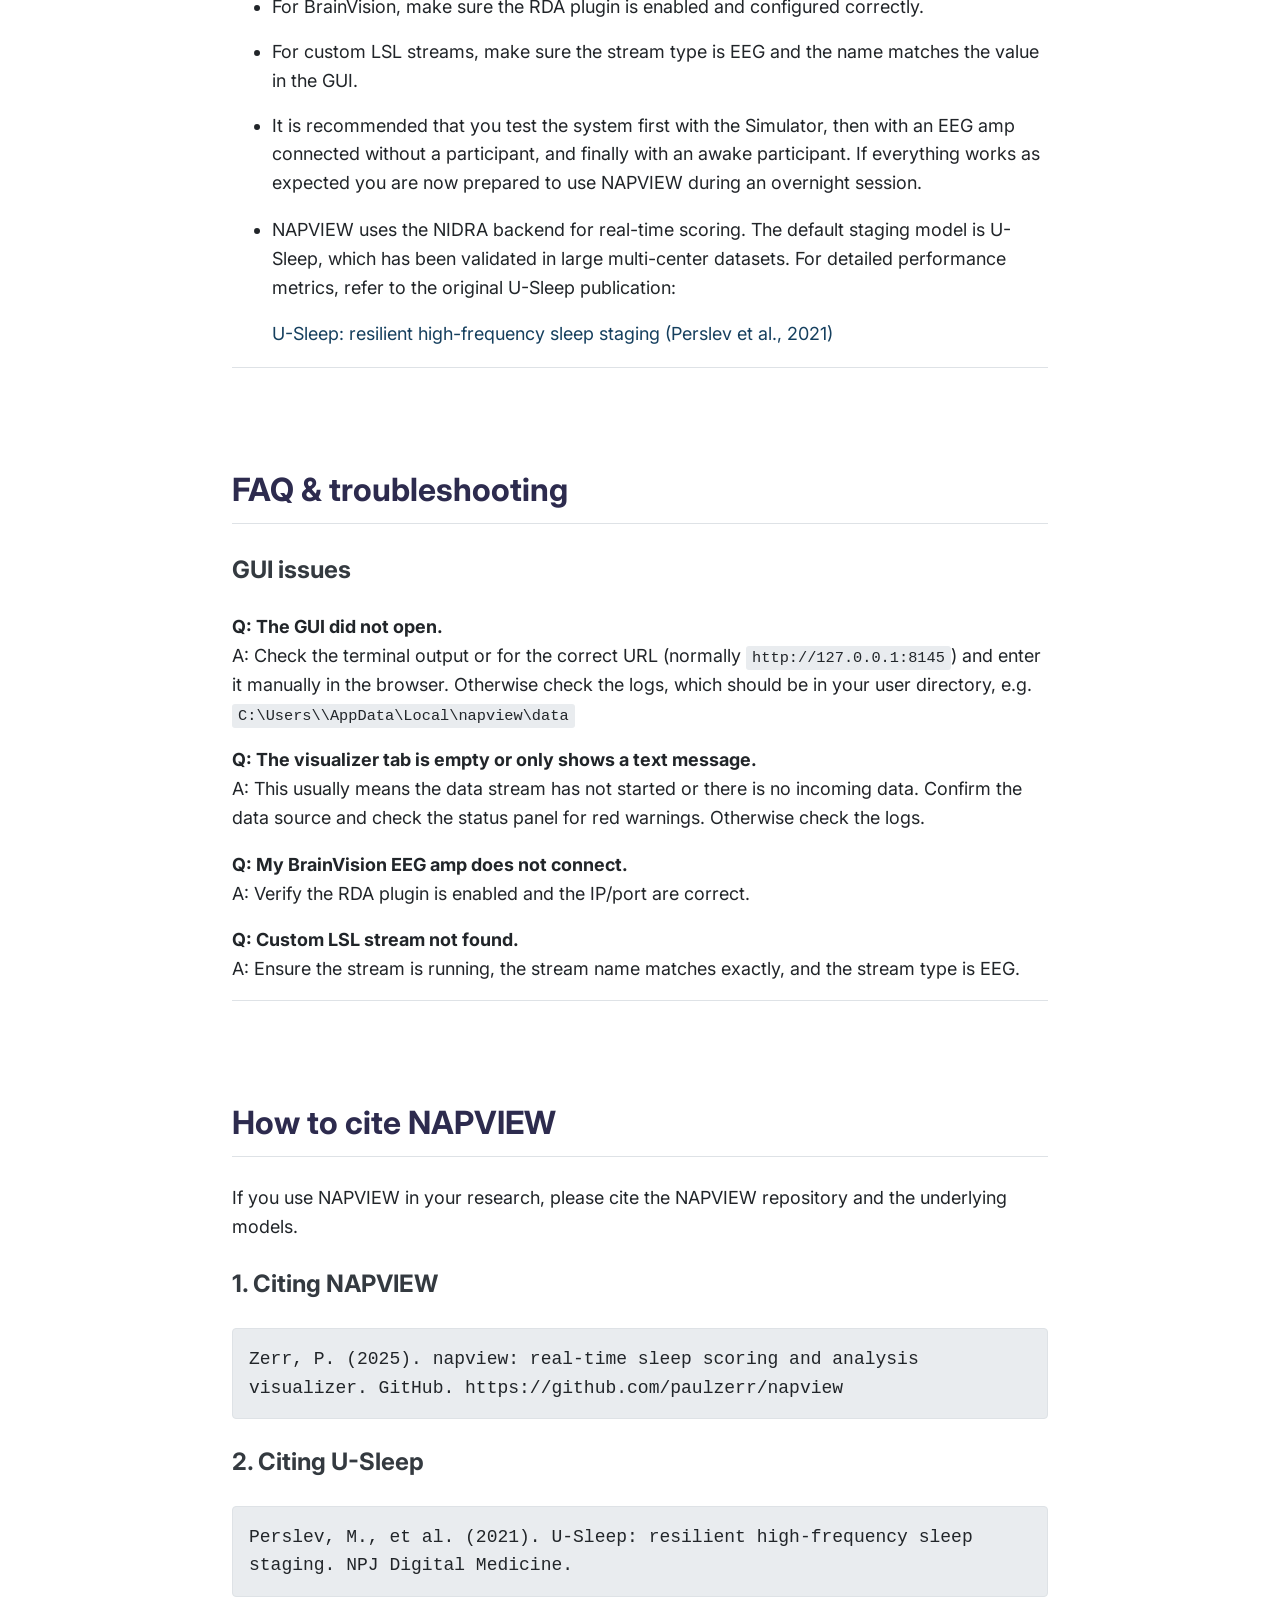
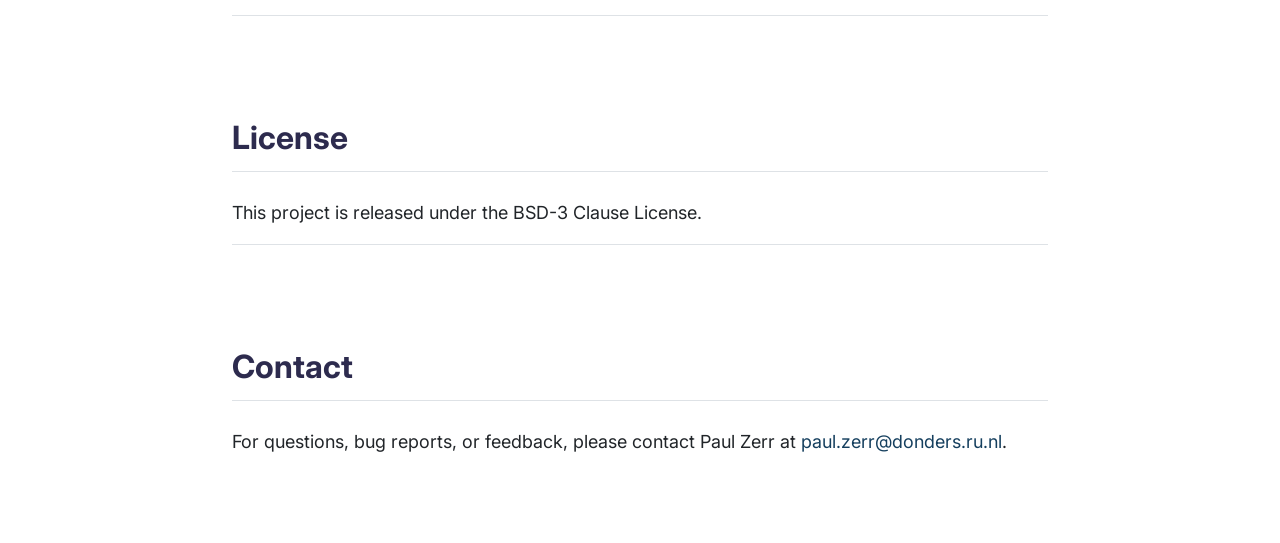
==== commit 07493600: "perfectionalized manual further 2" ====
--- a/index.html
+++ b/index.html
@@ -23,8 +23,8 @@
                 <div class="intro-copy">
                     <ul class="intro-points">
                         <li>automated near-real-time sleep stage classification on live EEG data</li>
-                        <li>visualization interface for deep learning autoscoring</li>
-                        <li>displays sleep stage probabilities, and other signal features</li>
+                        <li>visualization interface for deep learning based autoscoring</li>
+                        <li>displays sleep stage probabilities and other sleep physiology features</li>
                         <li>supports BrainVision and OpenBCI natively, plus any labstreaminglayer-compatible EEG system with real-time signal streaming capabilities</li>
                         <li>is the night shift experimenter's friend</li>
                     </ul>
